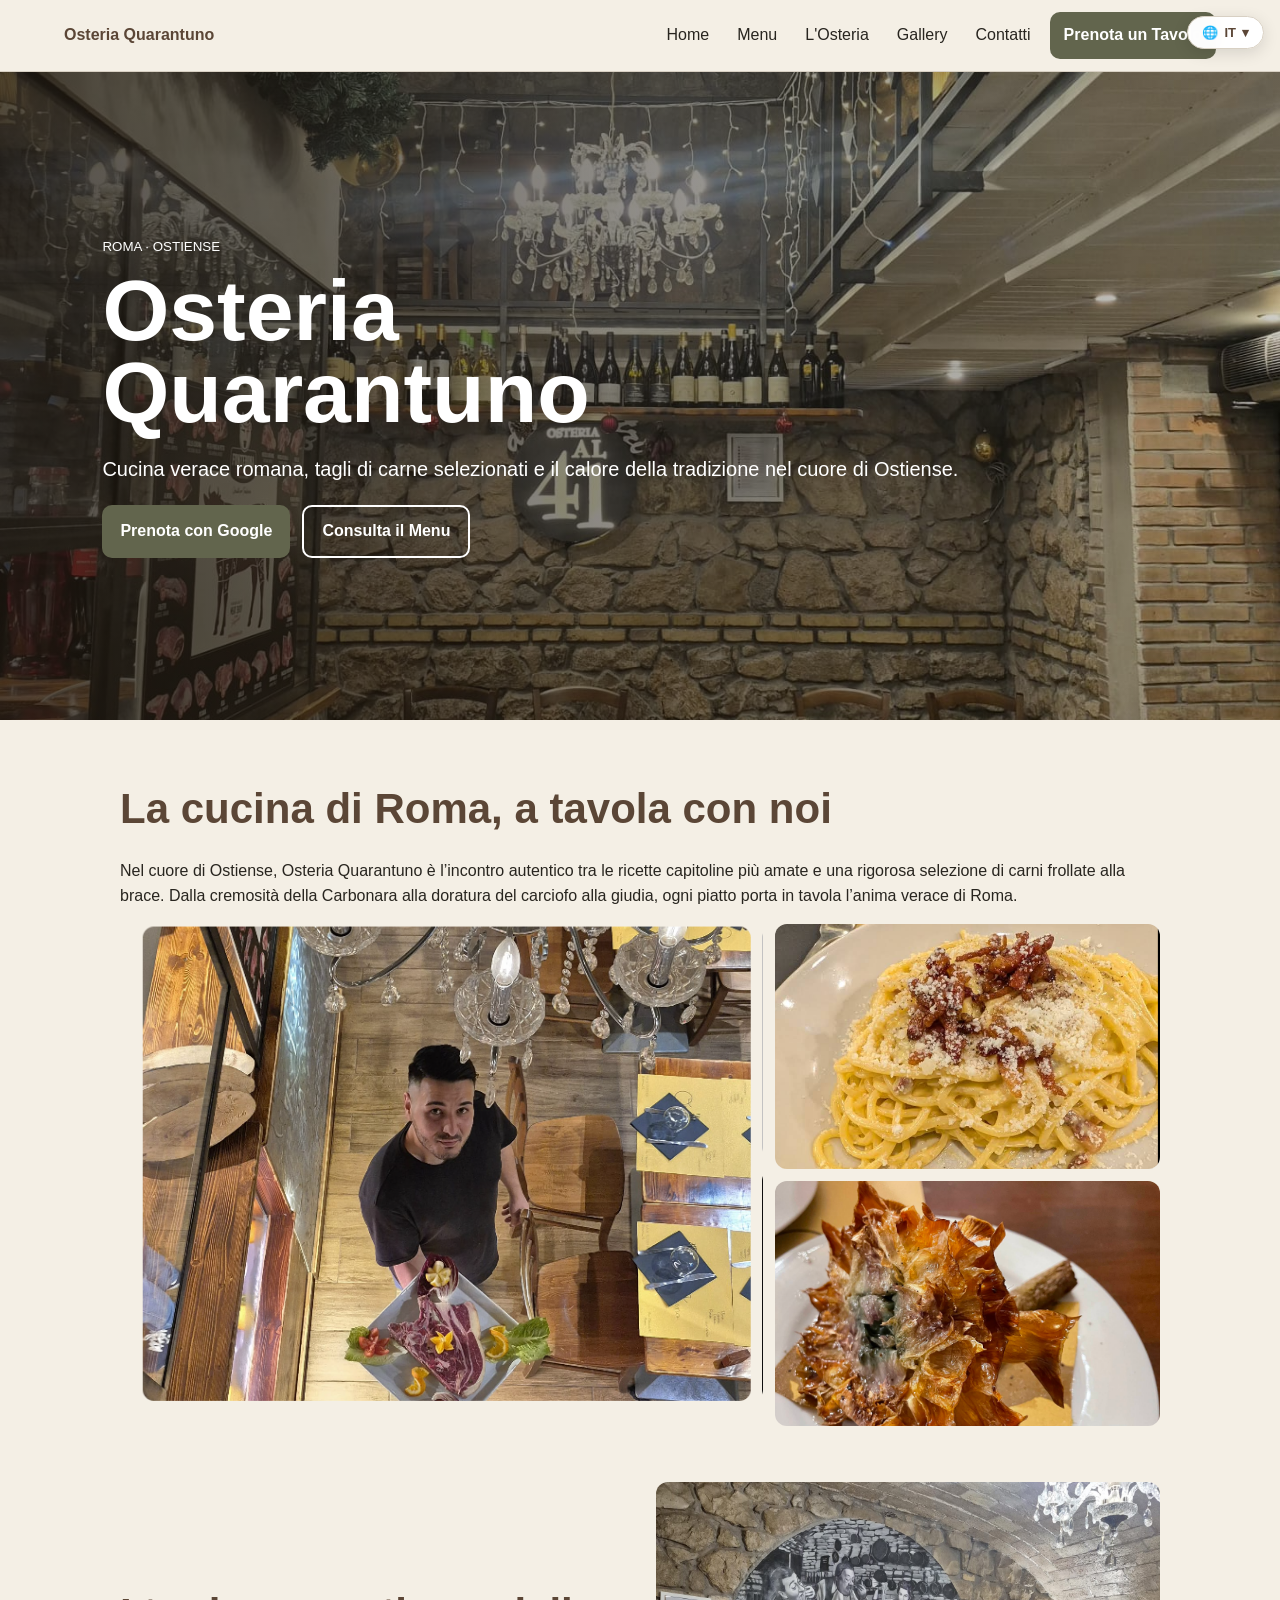
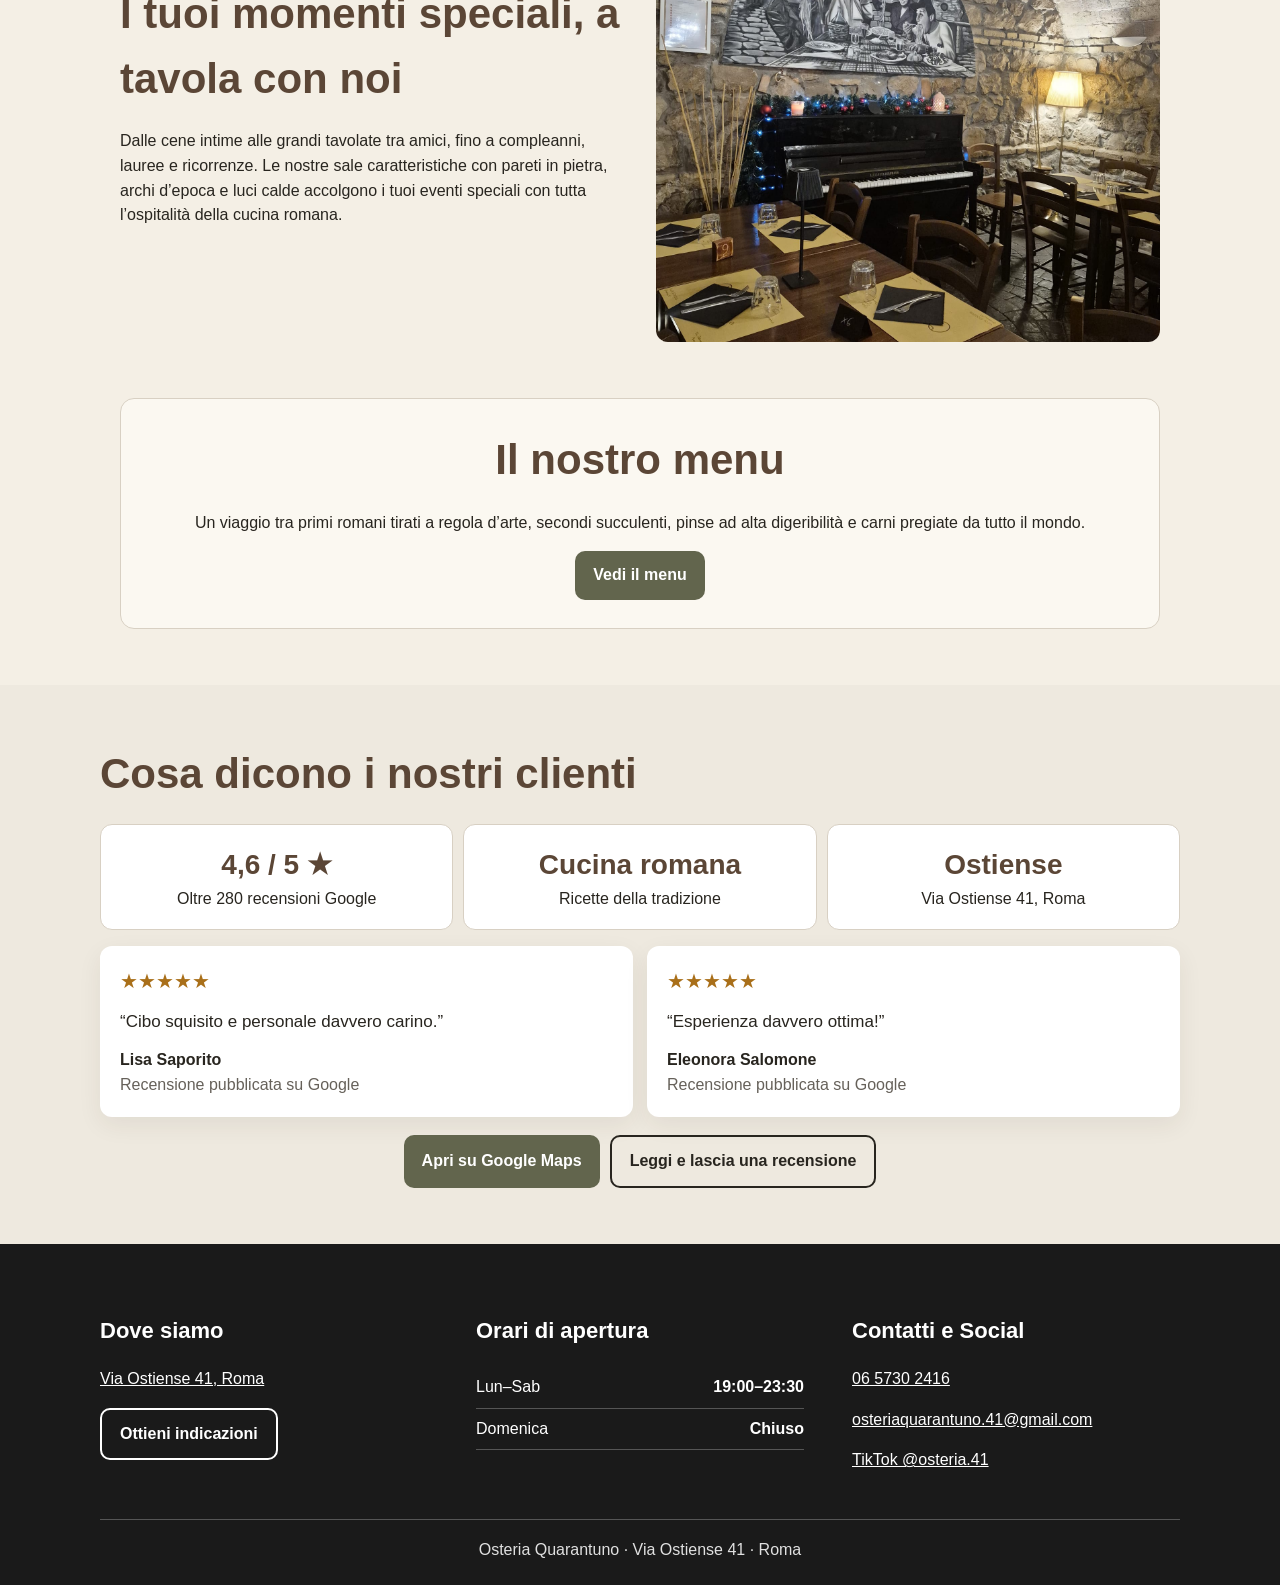
==== index.html @ a37e6f04 "feat: Osteria Quarantuno static website with 4 languages" ====
﻿<!doctype html><html lang='it'><head>
<meta charset='utf-8'>
<meta name='viewport' content='width=device-width,initial-scale=1'>
<title>Osteria Quarantuno | Cucina Romana e Carne alla Brace a Roma Ostiense</title>
<meta name='description' content='Osteria Quarantuno a Roma Ostiense: i grandi primi della tradizione romana, carni pregiate frollate, carciofi alla giudia e pinse. Prenota il tuo tavolo con Google.'>
<meta property='og:title' content='Osteria Quarantuno | Cucina Romana a Roma Ostiense'>
<meta property='og:description' content='Cucina verace romana, tagli di carne selezionati e ambiente d’atmosfera in Via Ostiense 41. Prenota online.'>
<meta property='og:image' content='chef-fiorentina.png'>
<meta property='og:type' content='restaurant'>
<link rel='stylesheet' href='style.css'>
<script type='application/ld+json'>
{
  "@context": "https://schema.org",
  "@type": "Restaurant",
  "name": "Osteria Quarantuno",
  "image": "chef-fiorentina.png",
  "address": {
    "@type": "PostalAddress",
    "streetAddress": "Via Ostiense 41",
    "addressLocality": "Roma",
    "postalCode": "00154",
    "addressCountry": "IT"
  },
  "geo": {
    "@type": "GeoCoordinates",
    "latitude": 41.87404,
    "longitude": 12.47816
  },
  "telephone": "+390657302416",
  "email": "osteriaquarantuno.41@gmail.com",
  "servesCuisine": ["Romana", "Italiana", "Carne"],
  "priceRange": "€€",
  "openingHoursSpecification": [
    {
      "@type": "OpeningHoursSpecification",
      "dayOfWeek": ["Monday", "Tuesday", "Wednesday", "Thursday", "Friday", "Saturday"],
      "opens": "19:00",
      "closes": "23:30"
    }
  ],
  "potentialAction": {
    "@type": "ReserveAction",
    "target": {
      "@type": "EntryPoint",
      "urlTemplate": "https://www.google.com/maps/reserve/v/dine/c/Px90FsZbLdE?source=pa&opi=79508299&hl=it",
      "actionPlatform": ["http://schema.org/DesktopWebPlatform", "http://schema.org/MobileWebPlatform"]
    },
    "result": {
      "@type": "FoodEstablishmentReservation",
      "name": "Prenotazione Tavolo"
    }
  }
}
</script>
</head><body><nav class='nav'><a class='brand' href='index.html'>Osteria Quarantuno</a><div class='navlinks'><a href='index.html'>Home</a><a href='menu.html'>Menu</a><a href='osteria.html'>L'Osteria</a><a href='gallery.html'>Gallery</a><a href='contatti.html'>Contatti</a><a class='nav-book' href='https://www.google.com/maps/reserve/v/dine/c/Px90FsZbLdE?source=pa&opi=79508299&hl=it' target='_blank' rel='noopener noreferrer'>Prenota un Tavolo</a></div></nav><header class='hero'><div class='hero-bg active' style='background-image:url("hero-sala.jpg");'></div><div class='hero-bg' style='background-image:url("chef-fiorentina.png");'></div><div class='hero-bg' style='background-image:url("carbonara.png");'></div><div class='hero-bg' style='background-image:url("sala-eventi.jpg");'></div><div class='hero-overlay'></div><div class='hero-content'><small>ROMA · OSTIENSE</small><h1>Osteria<br>Quarantuno</h1><p>Cucina verace romana, tagli di carne selezionati e il calore della tradizione nel cuore di Ostiense.</p><div class='hero-actions'><a class='btn primary' href='https://www.google.com/maps/reserve/v/dine/c/Px90FsZbLdE?source=pa&opi=79508299&hl=it' target='_blank' rel='noopener noreferrer'>Prenota con Google</a><a class='btn secondary' href='menu.html'>Consulta il Menu</a></div></div></header><main class='wrap'><section><h2 class='title'>La cucina di Roma, a tavola con noi</h2><p>Nel cuore di Ostiense, Osteria Quarantuno è l’incontro autentico tra le ricette capitoline più amate e una rigorosa selezione di carni frollate alla brace. Dalla cremosità della Carbonara alla doratura del carciofo alla giudia, ogni piatto porta in tavola l’anima verace di Roma.</p><div class='home-photos'><img src='chef-fiorentina.png' alt='Il nostro chef con la bistecca fiorentina'><img src='carbonara.png' alt='Spaghetti alla Carbonara con guanciale croccante'><img src='carciofo-giudia.png' alt='Carciofo alla Giudia'></div></section><section class='special-events'><div class='copy'><h2 class='title'>I tuoi momenti speciali, a tavola con noi</h2><p>Dalle cene intime alle grandi tavolate tra amici, fino a compleanni, lauree e ricorrenze. Le nostre sale caratteristiche con pareti in pietra, archi d’epoca e luci calde accolgono i tuoi eventi speciali con tutta l’ospitalità della cucina romana.</p></div><img src='sala-eventi.jpg'></section><section class='menu-cta'><h2 class='title'>Il nostro menu</h2><p>Un viaggio tra primi romani tirati a regola d’arte, secondi succulenti, pinse ad alta digeribilità e carni pregiate da tutto il mondo.</p><a class='btn primary' href='menu.html'>Vedi il menu</a></section></main><section class='proof'><div class='proof-in'><h2 class='title'>Cosa dicono i nostri clienti</h2><div class='stats'><div class='stat'><strong>4,6 / 5 ★</strong>Oltre 280 recensioni Google</div><div class='stat'><strong>Cucina romana</strong>Ricette della tradizione</div><div class='stat'><strong>Ostiense</strong>Via Ostiense 41, Roma</div></div><div class='reviews'><article class='review'><div class='stars'>★★★★★</div><blockquote>“Cibo squisito e personale davvero carino.”</blockquote><b>Lisa Saporito</b><br><span>Recensione pubblicata su Google</span></article><article class='review'><div class='stars'>★★★★★</div><blockquote>“Esperienza davvero ottima!”</blockquote><b>Eleonora Salomone</b><br><span>Recensione pubblicata su Google</span></article></div><div class='proof-actions'><a class='btn primary' href='https://www.google.com/maps/search/?api=1&query=Osteria%20Quarantuno%20Via%20Ostiense%2041%20Roma' target='_blank'>Apri su Google Maps</a><a class='btn secondary' href='https://g.page/r/CS8dJFCCsWUCEBM/review' target='_blank'>Leggi e lascia una recensione</a></div></div></section><footer class='footer'><div class='footer-grid'><section><h2>Dove siamo</h2><p><a href='https://www.google.com/maps/search/?api=1&query=Via%20Ostiense%2041%2C%20Roma' target='_blank' rel='noopener noreferrer'>Via Ostiense 41, Roma</a></p><a class='btn secondary' href='https://www.google.com/maps/search/?api=1&query=Via%20Ostiense%2041%2C%20Roma' target='_blank' rel='noopener noreferrer'>Ottieni indicazioni</a></section><section><h2>Orari di apertura</h2><div class='hours'><div><span>Lun–Sab</span><strong>19:00–23:30</strong></div><div><span>Domenica</span><strong>Chiuso</strong></div></div></section><section><h2>Contatti e Social</h2><p><a href='tel:+390657302416'>06 5730 2416</a></p><p><a href='mailto:osteriaquarantuno.41@gmail.com'>osteriaquarantuno.41@gmail.com</a></p><p><a href='https://www.tiktok.com/@osteria.41' target='_blank' rel='noopener noreferrer'>TikTok @osteria.41</a></p></section></div><div class='footer-bottom'>Osteria Quarantuno · Via Ostiense 41 · Roma</div></footer><a class='floating' href='https://www.google.com/maps/reserve/v/dine/c/Px90FsZbLdE?source=pa&opi=79508299&hl=it' target='_blank' rel='noopener noreferrer'><svg viewBox='0 0 24 24' fill='none' stroke='currentColor' stroke-width='2' stroke-linecap='round' stroke-linejoin='round'><rect x='3' y='4' width='18' height='18' rx='2' ry='2'></rect><line x1='16' y1='2' x2='16' y2='6'></line><line x1='8' y1='2' x2='8' y2='6'></line><line x1='3' y1='10' x2='21' y2='10'></line></svg>Prenota con Google</a><div class='lang-corner'><button class='lang-btn' id='langToggle' aria-label='Seleziona lingua'>🌐 <span id='langLabel'>IT</span> ▾</button><div class='lang-dropdown' id='langMenu'><button type='button' class='active' onclick="changeLang('it')"><span class='lang-flag flag-it'></span> Italiano</button><button type='button' onclick="changeLang('en')"><span class='lang-flag flag-en'></span> English</button><button type='button' onclick="changeLang('de')"><span class='lang-flag flag-de'></span> Deutsch</button><button type='button' onclick="changeLang('fr')"><span class='lang-flag flag-fr'></span> Français</button></div></div><div id='google_translate_element'></div>
<script>const bgs=document.querySelectorAll('.hero-bg');if(bgs.length>1){let idx=0;setInterval(()=>{bgs[idx].classList.remove('active');idx=(idx+1)%bgs.length;bgs[idx].classList.add('active');},4500);}
function googleTranslateElementInit(){new google.translate.TranslateElement({pageLanguage:'it',includedLanguages:'it,en,de,fr',autoDisplay:false},'google_translate_element');}
function changeLang(lang){
  var isIt = (lang === 'it');
  var val = isIt ? '' : lang;
  
  // Imposta cookie di traduzione
  document.cookie = 'googtrans=/it/' + val + ';path=/';
  if(window.location.hostname){
    document.cookie = 'googtrans=/it/' + val + ';domain=' + window.location.hostname + ';path=/';
    document.cookie = 'googtrans=/it/' + val + ';domain=.' + window.location.hostname + ';path=/';
  }
  
  if(isIt){
    // Ripristina lingua originale tramite iframe restore di Google
    var restored = false;
    var frames = document.querySelectorAll('iframe.goog-te-banner-frame, iframe[id*="container"]');
    frames.forEach(function(f){
      try {
        if(f.contentDocument){
          var btn = f.contentDocument.querySelector('button[id*="restore"], .goog-close-link, #goog-gt-tt button');
          if(btn){
            btn.click();
            restored = true;
          }
        }
      } catch(e){}
    });
    
    var combo = document.querySelector('.goog-te-combo');
    if(combo){
      combo.value = '';
      combo.dispatchEvent(new Event('change'));
    }
    
    // Se non c'è l'iframe attivo (es. dopo refresh), ricarica pulito
    if(!restored && combo && combo.value !== ''){
      window.location.reload();
    }
  } else {
    var combo = document.querySelector('.goog-te-combo');
    if(combo){
      combo.value = val;
      combo.dispatchEvent(new Event('change'));
    } else {
      window.location.reload();
    }
  }
  
  var labels = {it:'IT', en:'EN', de:'DE', fr:'FR'};
  var lbl = document.getElementById('langLabel');
  if(lbl) lbl.textContent = labels[lang] || 'IT';
  
  document.querySelectorAll('.lang-dropdown button').forEach(function(b){
    b.classList.remove('active');
    if(b.getAttribute('onclick') && b.getAttribute('onclick').indexOf(lang) !== -1){
      b.classList.add('active');
    }
  });
  
  var m = document.getElementById('langMenu');
  if(m) m.classList.remove('show');
}
(function(){
  var btn = document.getElementById('langToggle');
  var menu = document.getElementById('langMenu');
  if(btn && menu){
    btn.addEventListener('click', function(e){
      e.stopPropagation();
      menu.classList.toggle('show');
    });
    document.addEventListener('click', function(){
      menu.classList.remove('show');
    });
  }
  var m = document.cookie.match(/googtrans=\/it\/([a-z]{2})/);
  if(m && m[1]){
    var l = m[1];
    var labels = {it:'IT', en:'EN', de:'DE', fr:'FR'};
    var span = document.getElementById('langLabel');
    if(span && labels[l]) span.textContent = labels[l];
    document.querySelectorAll('.lang-dropdown button').forEach(function(b){
      b.classList.remove('active');
      if(b.getAttribute('onclick') && b.getAttribute('onclick').indexOf(l) !== -1){
        b.classList.add('active');
      }
    });
  }
})();</script>
<script src='https://translate.google.com/translate_a/element.js?cb=googleTranslateElementInit'></script></body></html>
---- style.css ----
﻿*{box-sizing:border-box}html{scroll-behavior:smooth}body{margin:0;background:#f4efe5;color:#28251f;font:16px/1.55 Arial,Helvetica,sans-serif}a{color:inherit}.nav{position:sticky;top:0;z-index:99;display:flex;align-items:center;justify-content:space-between;gap:12px;padding:12px 5%;background:#f4efe5f5;border-bottom:1px solid #d8d0c3}.brand{font-weight:800;color:#5b4636;text-decoration:none}.navlinks{display:flex;gap:10px;align-items:center;flex-wrap:wrap}.navlinks a{text-decoration:none;padding:9px}.nav-book{background:#62654d;color:#fff!important;border-radius:10px;padding:11px 14px!important;font-weight:800}.hero{position:relative;min-height:72vh;display:flex;align-items:center;padding:8%;color:#fff;overflow:hidden}.hero-bg{position:absolute;top:0;left:0;width:100%;height:100%;background-size:cover;background-position:center;opacity:0;transition:opacity 1.5s ease-in-out;z-index:0}.hero-bg.active{opacity:1}.hero-overlay{position:absolute;top:0;left:0;width:100%;height:100%;background:linear-gradient(90deg,#1d160fc2,#1d160f38);z-index:1}.hero-content{position:relative;z-index:2}.hero h1{font-size:clamp(46px,10vw,86px);line-height:.96;margin:10px 0}.hero p{font-size:20px}.hero-actions{display:flex;gap:12px;flex-wrap:wrap;margin-top:20px}.btn{min-height:48px;display:inline-flex;align-items:center;justify-content:center;padding:12px 18px;border-radius:10px;text-decoration:none;font-weight:800}.primary{background:#62654d;color:#fff}.secondary{border:2px solid currentColor}.wrap{max-width:1080px;margin:auto;padding:56px 20px}.title{font-size:clamp(30px,7vw,42px);margin:0 0 18px;color:#5b4636}.home-photos{display:grid;grid-template-columns:1.25fr .75fr;gap:12px}.home-photos img{width:100%;height:245px;object-fit:cover;border-radius:12px}.home-photos img:first-child{grid-row:span 2;height:502px}.special-events{display:grid;grid-template-columns:1fr;gap:22px;align-items:stretch;margin:56px 0}.special-events .copy{align-self:center}.special-events img{width:100%;height:100%;min-height:300px;max-height:460px;object-fit:cover;border-radius:12px}.menu-cta{background:#fbf8f1;border:1px solid #d8d0c3;border-radius:14px;padding:28px;text-align:center}.proof{background:#eee9df;padding:56px 18px}.proof-in{max-width:1080px;margin:auto}.stats{display:grid;grid-template-columns:1fr 1fr;gap:10px}.stat{background:#fff;border:1px solid #d8d0c3;border-radius:12px;padding:18px;text-align:center}.stat:last-child{grid-column:1/-1}.stat strong{display:block;font-size:28px;color:#5b4636}.reviews{display:grid;gap:14px;margin-top:16px}.review{background:#fff;border-radius:12px;padding:20px;box-shadow:0 8px 24px #32292012}.stars{color:#a96f19;font-size:20px}.review blockquote{margin:12px 0;font-size:17px}.review span{color:#66615a}.proof-actions{display:grid;gap:10px;margin-top:18px}.footer{width:100%;background:#1a1a1a;color:#fff;padding:52px 20px 22px}.footer-grid{max-width:1080px;margin:auto;display:grid;gap:34px}.footer h2{font-size:22px;white-space:nowrap}.footer a,.footer p,.footer span,.footer strong{color:#fff}.hours>div{display:flex;justify-content:space-between;border-bottom:1px solid #555;padding:8px 0}.footer-bottom{max-width:1080px;margin:30px auto 0;padding-top:18px;border-top:1px solid #555;text-align:center;color:#e0e0e0}.cats{position:sticky;top:58px;z-index:8;display:flex;gap:8px;overflow-x:auto;padding:12px 0;background:#f4efe5;scrollbar-width:none}.cats a{flex:0 0 auto;min-height:44px;display:flex;align-items:center;padding:0 14px;border:1px solid #d8d0c3;border-radius:999px;text-decoration:none;background:#fff}.category{scroll-margin-top:120px;background:#fbf8f1;border:1px solid #d8d0c3;border-radius:14px;padding:22px;margin:18px 0}.dish{display:grid;grid-template-columns:1fr auto;gap:14px;padding:13px 0;border-bottom:1px dotted #d8d0c3}.dish b{font-size:17px}.dish span{font-weight:800;color:#5b4636}.gallery{display:grid;grid-template-columns:repeat(2,1fr);gap:10px}.gallery img{width:100%;height:210px;object-fit:cover;border-radius:12px;transition:opacity .3s ease,transform .2s ease;cursor:pointer}.gallery img:hover{transform:scale(1.02)}.gallery-filters{display:flex;gap:8px;overflow-x:auto;padding:14px 0 20px;scrollbar-width:none;-webkit-overflow-scrolling:touch}.gallery-filters::-webkit-scrollbar{display:none}.filter-btn{flex:0 0 auto;min-height:40px;display:inline-flex;align-items:center;padding:0 16px;border:1px solid #d8d0c3;border-radius:999px;background:#fff;color:#5b4636;font-size:14px;font-weight:700;cursor:pointer;transition:all .2s ease}.filter-btn.active,.filter-btn:hover{background:#62654d;color:#fff;border-color:#62654d}.floating{display:none}
.lang-corner{position:fixed;top:16px;right:16px;z-index:99999}.lang-btn{display:inline-flex;align-items:center;gap:6px;background:#fffffffa;border:1px solid #d8d0c3;border-radius:999px;padding:8px 14px;box-shadow:0 4px 16px rgba(0,0,0,.12);font-size:13px;font-weight:800;color:#5b4636;cursor:pointer;backdrop-filter:blur(8px);transition:all .2s ease}.lang-btn:hover{background:#fff;box-shadow:0 6px 20px rgba(0,0,0,.18)}.lang-dropdown{position:absolute;top:calc(100% + 6px);right:0;background:#fff;border:1px solid #d8d0c3;border-radius:12px;box-shadow:0 10px 28px rgba(0,0,0,.15);display:none;min-width:140px;overflow:hidden;flex-direction:column;z-index:100000}.lang-dropdown.show{display:flex}.lang-dropdown a{display:flex;align-items:center;gap:8px;padding:10px 14px;text-decoration:none;color:#3e3932;font-size:13px;font-weight:700;transition:background .15s ease}.lang-dropdown a:hover{background:#f4efe5;color:#5b4636}.lang-dropdown a.active{background:#62654d;color:#fff}@media(max-width:768px){.nav{display:flex;flex-direction:column;align-items:flex-start;padding:10px 14px 6px;gap:6px;background:#f4efe5f5;position:relative}.brand{font-size:18px;font-weight:800;color:#5b4636;text-decoration:none;padding:2px 0;max-width:calc(100% - 90px)}.lang-corner{top:10px;right:12px}.lang-btn{padding:5px 10px;font-size:12px}.navlinks{display:flex;flex-wrap:nowrap;justify-content:flex-start;align-items:center;gap:4px;width:100%;overflow-x:auto;-webkit-overflow-scrolling:touch;scrollbar-width:none;padding-bottom:4px}.navlinks::-webkit-scrollbar{display:none}.navlinks a{padding:5px 8px;font-size:13px;font-weight:700;white-space:nowrap;text-decoration:none;flex-shrink:0}.navlinks a.nav-book{display:none!important}.hero-actions{display:grid;width:min(100%,340px)}.btn{width:100%;min-height:52px}.home-photos{grid-template-columns:1fr 1fr}.home-photos img:first-child{grid-column:1/-1;grid-row:auto;height:300px}.floating{position:fixed;right:16px;bottom:16px;z-index:9999;display:flex;min-height:52px;align-items:center;gap:8px;padding:0 18px;border-radius:999px;background:#62654d;color:#fff;text-decoration:none;font-weight:800;box-shadow:0 10px 28px #251f1938}.floating svg{width:20px;height:20px;flex-shrink:0}}@media(min-width:769px){.special-events{grid-template-columns:1fr 1fr;gap:32px}.stats{grid-template-columns:repeat(3,1fr)}.stat:last-child{grid-column:auto}.reviews{grid-template-columns:1fr 1fr}.proof-actions{display:flex;justify-content:center}.footer-grid{grid-template-columns:repeat(3,1fr);gap:48px}.gallery{grid-template-columns:repeat(4,1fr)}}
.btn-reserve{background:#2d6a4f;color:#fff!important;border:none}
.osteria-story{margin:36px 0;display:grid;gap:28px}
.story-card{background:#fbf8f1;border:1px solid #d8d0c3;border-radius:14px;padding:26px}
.story-card h3{margin-top:0;color:#5b4636;font-size:22px}
.story-card p{margin-bottom:0;color:#3e3932;line-height:1.65}
.goog-te-banner-frame{display:none!important}
body{top:0!important}
#google_translate_element{display:none}
.skiptranslate{display:none!important}
.lang-dropdown button{display:flex;align-items:center;gap:8px;padding:10px 14px;border:none;background:transparent;width:100%;text-align:left;color:#3e3932;font-size:13px;font-weight:700;cursor:pointer;transition:background .15s ease}
.lang-dropdown button:hover{background:#f4efe5;color:#5b4636}
.lang-dropdown button.active{background:#62654d;color:#fff}
.lang-flag{display:inline-block;width:18px;height:12px;border-radius:2px;box-shadow:0 0 1px rgba(0,0,0,.5);vertical-align:middle;flex-shrink:0}
.flag-it{background:linear-gradient(90deg,#009246 33.3%,#fff 33.3%,#fff 66.6%,#ce2b37 66.6%)}
.flag-en{background:linear-gradient(90deg,#012169 40%,#c8102e 40%,#c8102e 60%,#012169 60%)}
.flag-de{background:linear-gradient(180deg,#000 33.3%,#d00 33.3%,#d00 66.6%,#ffce00 66.6%)}
.flag-fr{background:linear-gradient(90deg,#002395 33.3%,#fff 33.3%,#fff 66.6%,#ed2939 66.6%)}
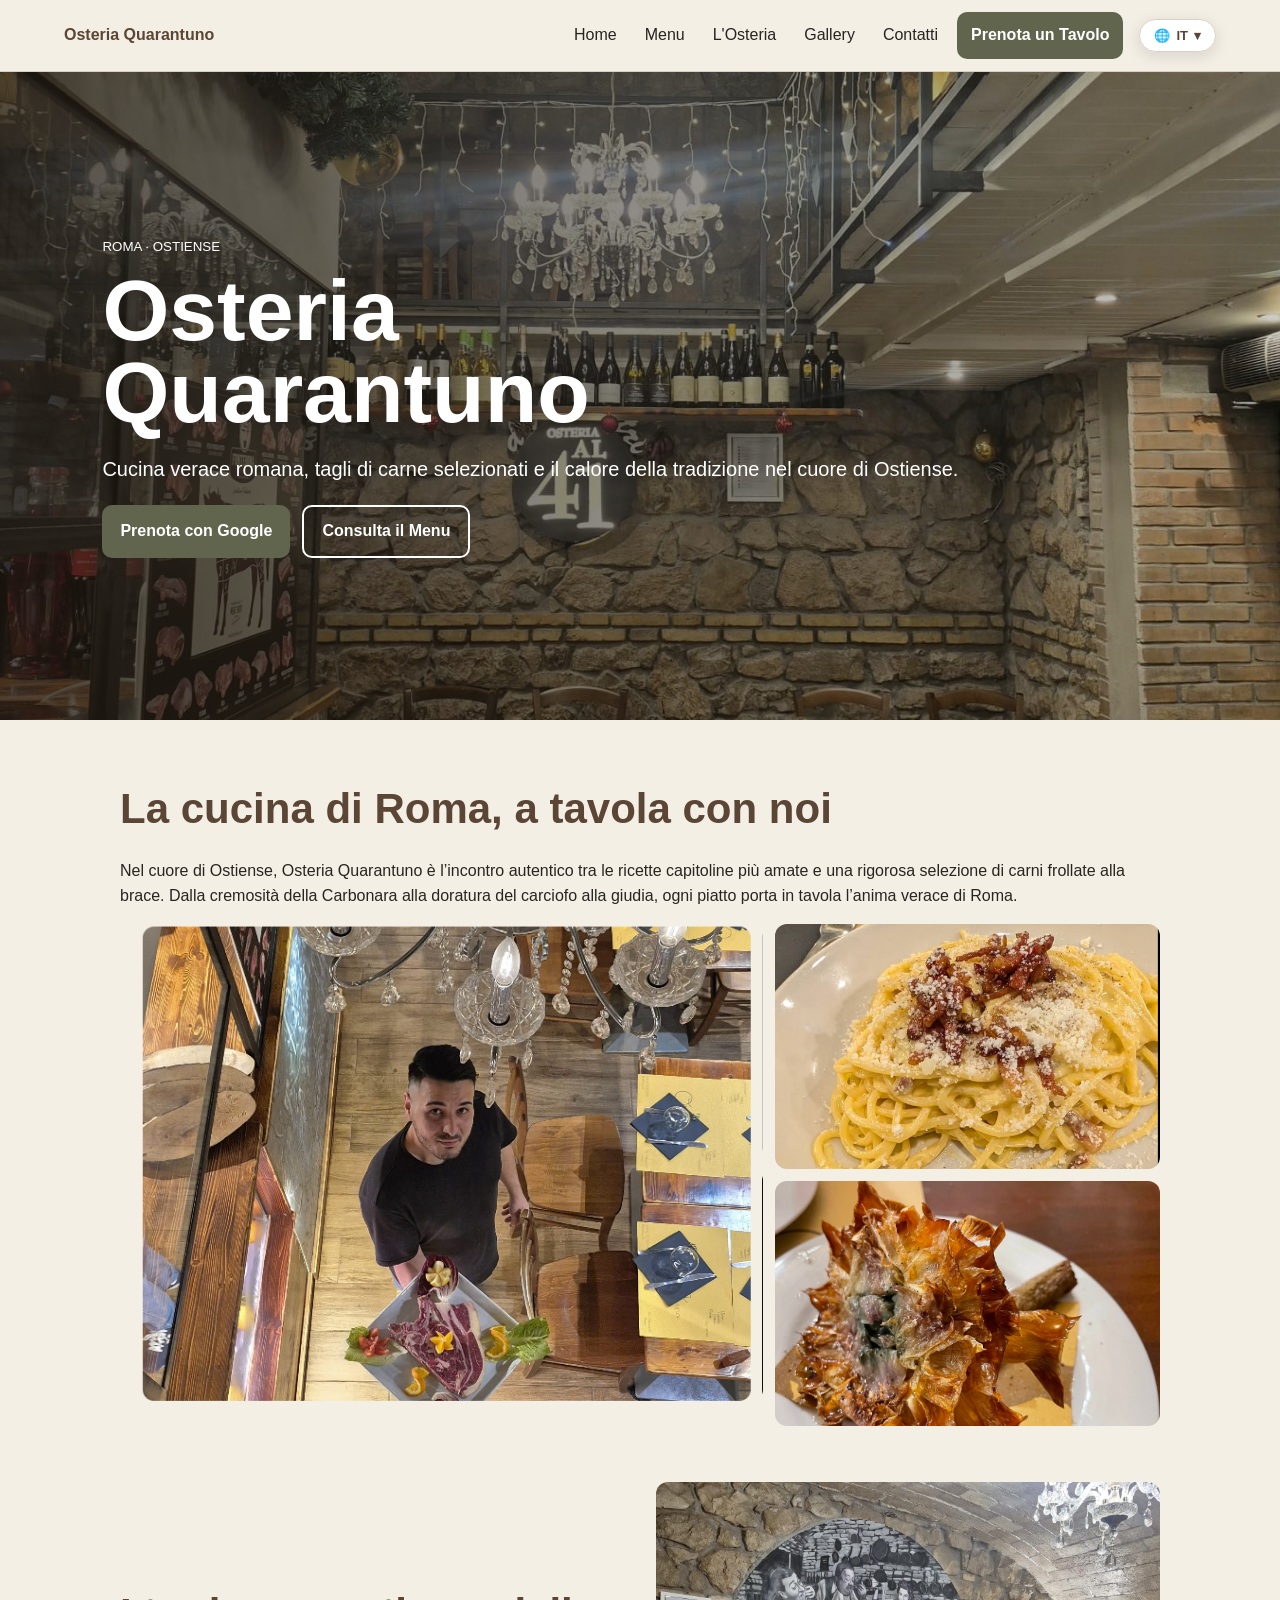
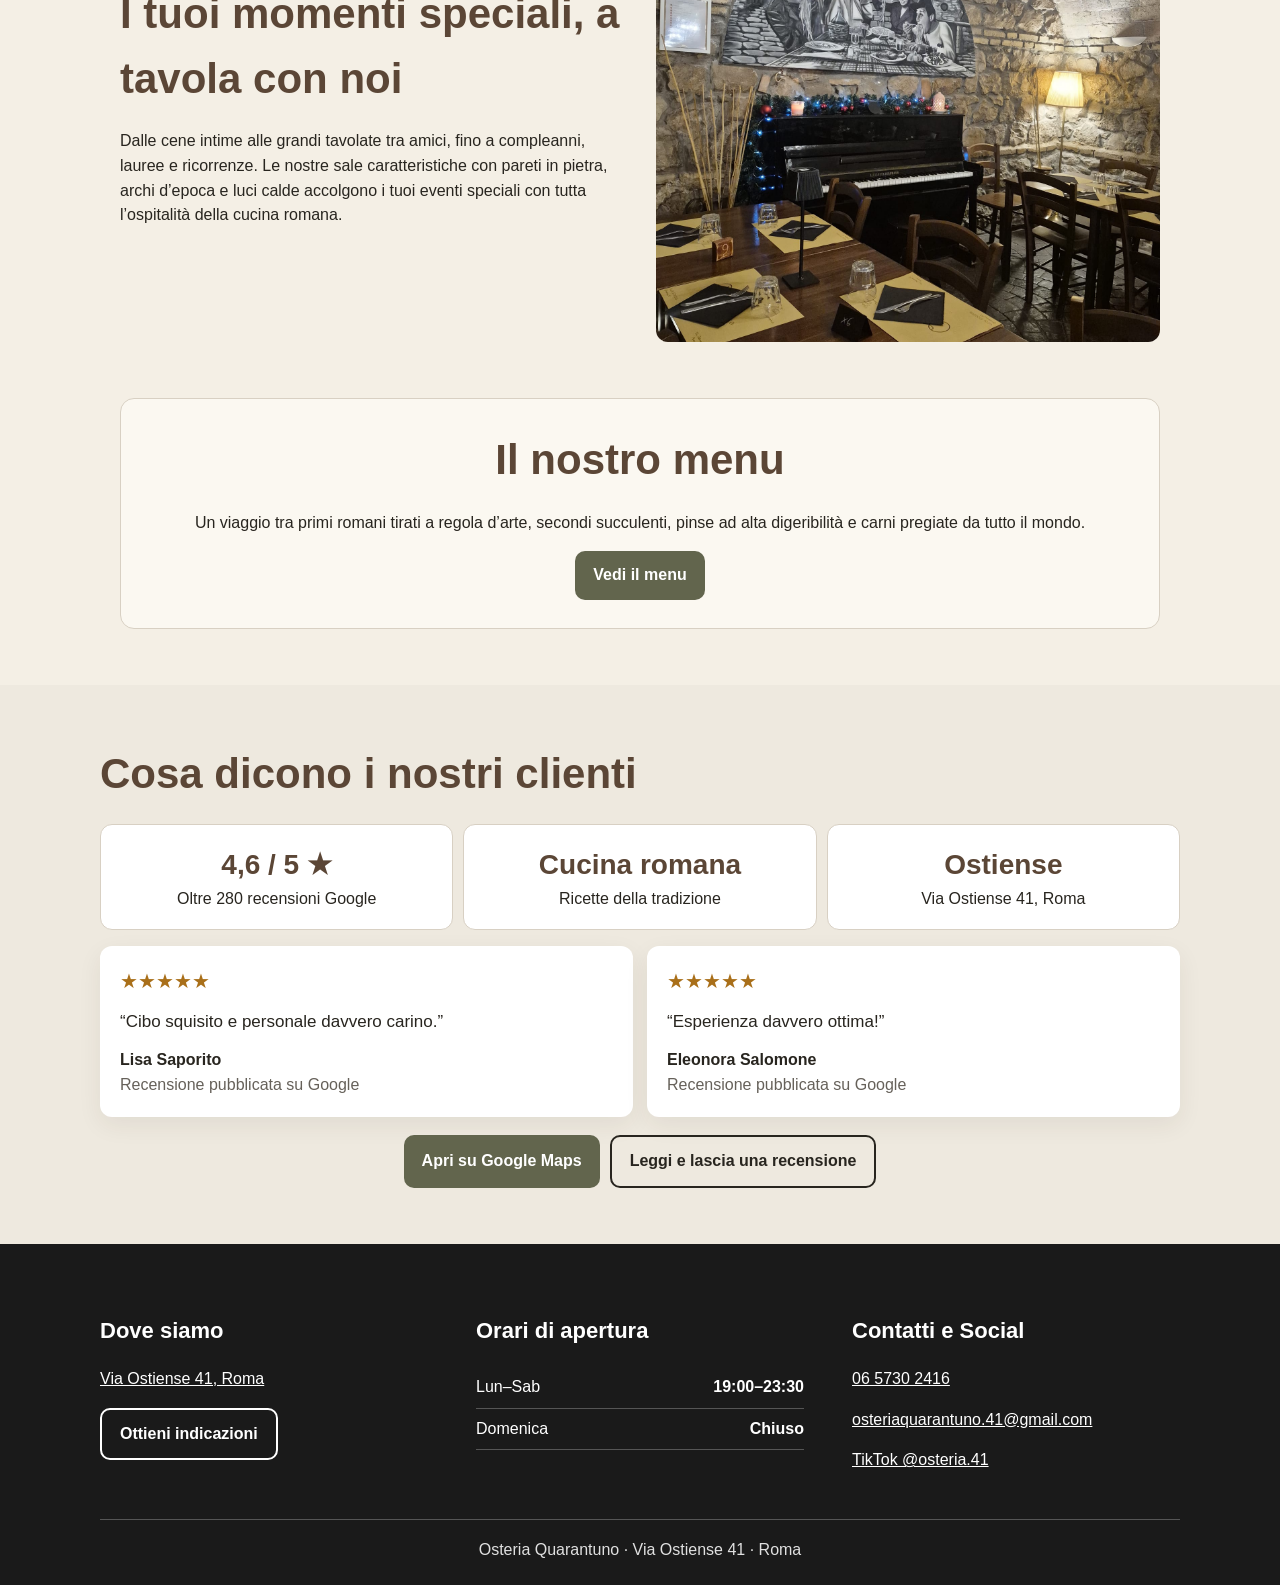
==== commit b009cc8b: "fix: integrate language selector cleanly inside navbar on desktop and mobile" ====
--- a/index.html
+++ b/index.html
@@ -52,7 +52,7 @@
   }
 }
 </script>
-</head><body><nav class='nav'><a class='brand' href='index.html'>Osteria Quarantuno</a><div class='navlinks'><a href='index.html'>Home</a><a href='menu.html'>Menu</a><a href='osteria.html'>L'Osteria</a><a href='gallery.html'>Gallery</a><a href='contatti.html'>Contatti</a><a class='nav-book' href='https://www.google.com/maps/reserve/v/dine/c/Px90FsZbLdE?source=pa&opi=79508299&hl=it' target='_blank' rel='noopener noreferrer'>Prenota un Tavolo</a></div></nav><header class='hero'><div class='hero-bg active' style='background-image:url("hero-sala.jpg");'></div><div class='hero-bg' style='background-image:url("chef-fiorentina.png");'></div><div class='hero-bg' style='background-image:url("carbonara.png");'></div><div class='hero-bg' style='background-image:url("sala-eventi.jpg");'></div><div class='hero-overlay'></div><div class='hero-content'><small>ROMA · OSTIENSE</small><h1>Osteria<br>Quarantuno</h1><p>Cucina verace romana, tagli di carne selezionati e il calore della tradizione nel cuore di Ostiense.</p><div class='hero-actions'><a class='btn primary' href='https://www.google.com/maps/reserve/v/dine/c/Px90FsZbLdE?source=pa&opi=79508299&hl=it' target='_blank' rel='noopener noreferrer'>Prenota con Google</a><a class='btn secondary' href='menu.html'>Consulta il Menu</a></div></div></header><main class='wrap'><section><h2 class='title'>La cucina di Roma, a tavola con noi</h2><p>Nel cuore di Ostiense, Osteria Quarantuno è l’incontro autentico tra le ricette capitoline più amate e una rigorosa selezione di carni frollate alla brace. Dalla cremosità della Carbonara alla doratura del carciofo alla giudia, ogni piatto porta in tavola l’anima verace di Roma.</p><div class='home-photos'><img src='chef-fiorentina.png' alt='Il nostro chef con la bistecca fiorentina'><img src='carbonara.png' alt='Spaghetti alla Carbonara con guanciale croccante'><img src='carciofo-giudia.png' alt='Carciofo alla Giudia'></div></section><section class='special-events'><div class='copy'><h2 class='title'>I tuoi momenti speciali, a tavola con noi</h2><p>Dalle cene intime alle grandi tavolate tra amici, fino a compleanni, lauree e ricorrenze. Le nostre sale caratteristiche con pareti in pietra, archi d’epoca e luci calde accolgono i tuoi eventi speciali con tutta l’ospitalità della cucina romana.</p></div><img src='sala-eventi.jpg'></section><section class='menu-cta'><h2 class='title'>Il nostro menu</h2><p>Un viaggio tra primi romani tirati a regola d’arte, secondi succulenti, pinse ad alta digeribilità e carni pregiate da tutto il mondo.</p><a class='btn primary' href='menu.html'>Vedi il menu</a></section></main><section class='proof'><div class='proof-in'><h2 class='title'>Cosa dicono i nostri clienti</h2><div class='stats'><div class='stat'><strong>4,6 / 5 ★</strong>Oltre 280 recensioni Google</div><div class='stat'><strong>Cucina romana</strong>Ricette della tradizione</div><div class='stat'><strong>Ostiense</strong>Via Ostiense 41, Roma</div></div><div class='reviews'><article class='review'><div class='stars'>★★★★★</div><blockquote>“Cibo squisito e personale davvero carino.”</blockquote><b>Lisa Saporito</b><br><span>Recensione pubblicata su Google</span></article><article class='review'><div class='stars'>★★★★★</div><blockquote>“Esperienza davvero ottima!”</blockquote><b>Eleonora Salomone</b><br><span>Recensione pubblicata su Google</span></article></div><div class='proof-actions'><a class='btn primary' href='https://www.google.com/maps/search/?api=1&query=Osteria%20Quarantuno%20Via%20Ostiense%2041%20Roma' target='_blank'>Apri su Google Maps</a><a class='btn secondary' href='https://g.page/r/CS8dJFCCsWUCEBM/review' target='_blank'>Leggi e lascia una recensione</a></div></div></section><footer class='footer'><div class='footer-grid'><section><h2>Dove siamo</h2><p><a href='https://www.google.com/maps/search/?api=1&query=Via%20Ostiense%2041%2C%20Roma' target='_blank' rel='noopener noreferrer'>Via Ostiense 41, Roma</a></p><a class='btn secondary' href='https://www.google.com/maps/search/?api=1&query=Via%20Ostiense%2041%2C%20Roma' target='_blank' rel='noopener noreferrer'>Ottieni indicazioni</a></section><section><h2>Orari di apertura</h2><div class='hours'><div><span>Lun–Sab</span><strong>19:00–23:30</strong></div><div><span>Domenica</span><strong>Chiuso</strong></div></div></section><section><h2>Contatti e Social</h2><p><a href='tel:+390657302416'>06 5730 2416</a></p><p><a href='mailto:osteriaquarantuno.41@gmail.com'>osteriaquarantuno.41@gmail.com</a></p><p><a href='https://www.tiktok.com/@osteria.41' target='_blank' rel='noopener noreferrer'>TikTok @osteria.41</a></p></section></div><div class='footer-bottom'>Osteria Quarantuno · Via Ostiense 41 · Roma</div></footer><a class='floating' href='https://www.google.com/maps/reserve/v/dine/c/Px90FsZbLdE?source=pa&opi=79508299&hl=it' target='_blank' rel='noopener noreferrer'><svg viewBox='0 0 24 24' fill='none' stroke='currentColor' stroke-width='2' stroke-linecap='round' stroke-linejoin='round'><rect x='3' y='4' width='18' height='18' rx='2' ry='2'></rect><line x1='16' y1='2' x2='16' y2='6'></line><line x1='8' y1='2' x2='8' y2='6'></line><line x1='3' y1='10' x2='21' y2='10'></line></svg>Prenota con Google</a><div class='lang-corner'><button class='lang-btn' id='langToggle' aria-label='Seleziona lingua'>🌐 <span id='langLabel'>IT</span> ▾</button><div class='lang-dropdown' id='langMenu'><button type='button' class='active' onclick="changeLang('it')"><span class='lang-flag flag-it'></span> Italiano</button><button type='button' onclick="changeLang('en')"><span class='lang-flag flag-en'></span> English</button><button type='button' onclick="changeLang('de')"><span class='lang-flag flag-de'></span> Deutsch</button><button type='button' onclick="changeLang('fr')"><span class='lang-flag flag-fr'></span> Français</button></div></div><div id='google_translate_element'></div>
+</head><body><nav class='nav'><a class='brand' href='index.html'>Osteria Quarantuno</a><div class='navlinks'><a href='index.html'>Home</a><a href='menu.html'>Menu</a><a href='osteria.html'>L'Osteria</a><a href='gallery.html'>Gallery</a><a href='contatti.html'>Contatti</a><a class='nav-book' href='https://www.google.com/maps/reserve/v/dine/c/Px90FsZbLdE?source=pa&opi=79508299&hl=it' target='_blank' rel='noopener noreferrer'>Prenota un Tavolo</a><div class='lang-corner'><button class='lang-btn' id='langToggle' aria-label='Seleziona lingua'>🌐 <span id='langLabel'>IT</span> ▾</button><div class='lang-dropdown' id='langMenu'><button type='button' class='active' onclick="changeLang('it')"><span class='lang-flag flag-it'></span> Italiano</button><button type='button' onclick="changeLang('en')"><span class='lang-flag flag-en'></span> English</button><button type='button' onclick="changeLang('de')"><span class='lang-flag flag-de'></span> Deutsch</button><button type='button' onclick="changeLang('fr')"><span class='lang-flag flag-fr'></span> Français</button></div></div></div></nav><header class='hero'><div class='hero-bg active' style='background-image:url("hero-sala.jpg");'></div><div class='hero-bg' style='background-image:url("chef-fiorentina.png");'></div><div class='hero-bg' style='background-image:url("carbonara.png");'></div><div class='hero-bg' style='background-image:url("sala-eventi.jpg");'></div><div class='hero-overlay'></div><div class='hero-content'><small>ROMA · OSTIENSE</small><h1>Osteria<br>Quarantuno</h1><p>Cucina verace romana, tagli di carne selezionati e il calore della tradizione nel cuore di Ostiense.</p><div class='hero-actions'><a class='btn primary' href='https://www.google.com/maps/reserve/v/dine/c/Px90FsZbLdE?source=pa&opi=79508299&hl=it' target='_blank' rel='noopener noreferrer'>Prenota con Google</a><a class='btn secondary' href='menu.html'>Consulta il Menu</a></div></div></header><main class='wrap'><section><h2 class='title'>La cucina di Roma, a tavola con noi</h2><p>Nel cuore di Ostiense, Osteria Quarantuno è l’incontro autentico tra le ricette capitoline più amate e una rigorosa selezione di carni frollate alla brace. Dalla cremosità della Carbonara alla doratura del carciofo alla giudia, ogni piatto porta in tavola l’anima verace di Roma.</p><div class='home-photos'><img src='chef-fiorentina.png' alt='Il nostro chef con la bistecca fiorentina'><img src='carbonara.png' alt='Spaghetti alla Carbonara con guanciale croccante'><img src='carciofo-giudia.png' alt='Carciofo alla Giudia'></div></section><section class='special-events'><div class='copy'><h2 class='title'>I tuoi momenti speciali, a tavola con noi</h2><p>Dalle cene intime alle grandi tavolate tra amici, fino a compleanni, lauree e ricorrenze. Le nostre sale caratteristiche con pareti in pietra, archi d’epoca e luci calde accolgono i tuoi eventi speciali con tutta l’ospitalità della cucina romana.</p></div><img src='sala-eventi.jpg'></section><section class='menu-cta'><h2 class='title'>Il nostro menu</h2><p>Un viaggio tra primi romani tirati a regola d’arte, secondi succulenti, pinse ad alta digeribilità e carni pregiate da tutto il mondo.</p><a class='btn primary' href='menu.html'>Vedi il menu</a></section></main><section class='proof'><div class='proof-in'><h2 class='title'>Cosa dicono i nostri clienti</h2><div class='stats'><div class='stat'><strong>4,6 / 5 ★</strong>Oltre 280 recensioni Google</div><div class='stat'><strong>Cucina romana</strong>Ricette della tradizione</div><div class='stat'><strong>Ostiense</strong>Via Ostiense 41, Roma</div></div><div class='reviews'><article class='review'><div class='stars'>★★★★★</div><blockquote>“Cibo squisito e personale davvero carino.”</blockquote><b>Lisa Saporito</b><br><span>Recensione pubblicata su Google</span></article><article class='review'><div class='stars'>★★★★★</div><blockquote>“Esperienza davvero ottima!”</blockquote><b>Eleonora Salomone</b><br><span>Recensione pubblicata su Google</span></article></div><div class='proof-actions'><a class='btn primary' href='https://www.google.com/maps/search/?api=1&query=Osteria%20Quarantuno%20Via%20Ostiense%2041%20Roma' target='_blank'>Apri su Google Maps</a><a class='btn secondary' href='https://g.page/r/CS8dJFCCsWUCEBM/review' target='_blank'>Leggi e lascia una recensione</a></div></div></section><footer class='footer'><div class='footer-grid'><section><h2>Dove siamo</h2><p><a href='https://www.google.com/maps/search/?api=1&query=Via%20Ostiense%2041%2C%20Roma' target='_blank' rel='noopener noreferrer'>Via Ostiense 41, Roma</a></p><a class='btn secondary' href='https://www.google.com/maps/search/?api=1&query=Via%20Ostiense%2041%2C%20Roma' target='_blank' rel='noopener noreferrer'>Ottieni indicazioni</a></section><section><h2>Orari di apertura</h2><div class='hours'><div><span>Lun–Sab</span><strong>19:00–23:30</strong></div><div><span>Domenica</span><strong>Chiuso</strong></div></div></section><section><h2>Contatti e Social</h2><p><a href='tel:+390657302416'>06 5730 2416</a></p><p><a href='mailto:osteriaquarantuno.41@gmail.com'>osteriaquarantuno.41@gmail.com</a></p><p><a href='https://www.tiktok.com/@osteria.41' target='_blank' rel='noopener noreferrer'>TikTok @osteria.41</a></p></section></div><div class='footer-bottom'>Osteria Quarantuno · Via Ostiense 41 · Roma</div></footer><a class='floating' href='https://www.google.com/maps/reserve/v/dine/c/Px90FsZbLdE?source=pa&opi=79508299&hl=it' target='_blank' rel='noopener noreferrer'><svg viewBox='0 0 24 24' fill='none' stroke='currentColor' stroke-width='2' stroke-linecap='round' stroke-linejoin='round'><rect x='3' y='4' width='18' height='18' rx='2' ry='2'></rect><line x1='16' y1='2' x2='16' y2='6'></line><line x1='8' y1='2' x2='8' y2='6'></line><line x1='3' y1='10' x2='21' y2='10'></line></svg>Prenota con Google</a><div id='google_translate_element'></div>
 <script>const bgs=document.querySelectorAll('.hero-bg');if(bgs.length>1){let idx=0;setInterval(()=>{bgs[idx].classList.remove('active');idx=(idx+1)%bgs.length;bgs[idx].classList.add('active');},4500);}
 function googleTranslateElementInit(){new google.translate.TranslateElement({pageLanguage:'it',includedLanguages:'it,en,de,fr',autoDisplay:false},'google_translate_element');}
 function changeLang(lang){
--- a/style.css
+++ b/style.css
@@ -1,5 +1,5 @@
 ﻿*{box-sizing:border-box}html{scroll-behavior:smooth}body{margin:0;background:#f4efe5;color:#28251f;font:16px/1.55 Arial,Helvetica,sans-serif}a{color:inherit}.nav{position:sticky;top:0;z-index:99;display:flex;align-items:center;justify-content:space-between;gap:12px;padding:12px 5%;background:#f4efe5f5;border-bottom:1px solid #d8d0c3}.brand{font-weight:800;color:#5b4636;text-decoration:none}.navlinks{display:flex;gap:10px;align-items:center;flex-wrap:wrap}.navlinks a{text-decoration:none;padding:9px}.nav-book{background:#62654d;color:#fff!important;border-radius:10px;padding:11px 14px!important;font-weight:800}.hero{position:relative;min-height:72vh;display:flex;align-items:center;padding:8%;color:#fff;overflow:hidden}.hero-bg{position:absolute;top:0;left:0;width:100%;height:100%;background-size:cover;background-position:center;opacity:0;transition:opacity 1.5s ease-in-out;z-index:0}.hero-bg.active{opacity:1}.hero-overlay{position:absolute;top:0;left:0;width:100%;height:100%;background:linear-gradient(90deg,#1d160fc2,#1d160f38);z-index:1}.hero-content{position:relative;z-index:2}.hero h1{font-size:clamp(46px,10vw,86px);line-height:.96;margin:10px 0}.hero p{font-size:20px}.hero-actions{display:flex;gap:12px;flex-wrap:wrap;margin-top:20px}.btn{min-height:48px;display:inline-flex;align-items:center;justify-content:center;padding:12px 18px;border-radius:10px;text-decoration:none;font-weight:800}.primary{background:#62654d;color:#fff}.secondary{border:2px solid currentColor}.wrap{max-width:1080px;margin:auto;padding:56px 20px}.title{font-size:clamp(30px,7vw,42px);margin:0 0 18px;color:#5b4636}.home-photos{display:grid;grid-template-columns:1.25fr .75fr;gap:12px}.home-photos img{width:100%;height:245px;object-fit:cover;border-radius:12px}.home-photos img:first-child{grid-row:span 2;height:502px}.special-events{display:grid;grid-template-columns:1fr;gap:22px;align-items:stretch;margin:56px 0}.special-events .copy{align-self:center}.special-events img{width:100%;height:100%;min-height:300px;max-height:460px;object-fit:cover;border-radius:12px}.menu-cta{background:#fbf8f1;border:1px solid #d8d0c3;border-radius:14px;padding:28px;text-align:center}.proof{background:#eee9df;padding:56px 18px}.proof-in{max-width:1080px;margin:auto}.stats{display:grid;grid-template-columns:1fr 1fr;gap:10px}.stat{background:#fff;border:1px solid #d8d0c3;border-radius:12px;padding:18px;text-align:center}.stat:last-child{grid-column:1/-1}.stat strong{display:block;font-size:28px;color:#5b4636}.reviews{display:grid;gap:14px;margin-top:16px}.review{background:#fff;border-radius:12px;padding:20px;box-shadow:0 8px 24px #32292012}.stars{color:#a96f19;font-size:20px}.review blockquote{margin:12px 0;font-size:17px}.review span{color:#66615a}.proof-actions{display:grid;gap:10px;margin-top:18px}.footer{width:100%;background:#1a1a1a;color:#fff;padding:52px 20px 22px}.footer-grid{max-width:1080px;margin:auto;display:grid;gap:34px}.footer h2{font-size:22px;white-space:nowrap}.footer a,.footer p,.footer span,.footer strong{color:#fff}.hours>div{display:flex;justify-content:space-between;border-bottom:1px solid #555;padding:8px 0}.footer-bottom{max-width:1080px;margin:30px auto 0;padding-top:18px;border-top:1px solid #555;text-align:center;color:#e0e0e0}.cats{position:sticky;top:58px;z-index:8;display:flex;gap:8px;overflow-x:auto;padding:12px 0;background:#f4efe5;scrollbar-width:none}.cats a{flex:0 0 auto;min-height:44px;display:flex;align-items:center;padding:0 14px;border:1px solid #d8d0c3;border-radius:999px;text-decoration:none;background:#fff}.category{scroll-margin-top:120px;background:#fbf8f1;border:1px solid #d8d0c3;border-radius:14px;padding:22px;margin:18px 0}.dish{display:grid;grid-template-columns:1fr auto;gap:14px;padding:13px 0;border-bottom:1px dotted #d8d0c3}.dish b{font-size:17px}.dish span{font-weight:800;color:#5b4636}.gallery{display:grid;grid-template-columns:repeat(2,1fr);gap:10px}.gallery img{width:100%;height:210px;object-fit:cover;border-radius:12px;transition:opacity .3s ease,transform .2s ease;cursor:pointer}.gallery img:hover{transform:scale(1.02)}.gallery-filters{display:flex;gap:8px;overflow-x:auto;padding:14px 0 20px;scrollbar-width:none;-webkit-overflow-scrolling:touch}.gallery-filters::-webkit-scrollbar{display:none}.filter-btn{flex:0 0 auto;min-height:40px;display:inline-flex;align-items:center;padding:0 16px;border:1px solid #d8d0c3;border-radius:999px;background:#fff;color:#5b4636;font-size:14px;font-weight:700;cursor:pointer;transition:all .2s ease}.filter-btn.active,.filter-btn:hover{background:#62654d;color:#fff;border-color:#62654d}.floating{display:none}
-.lang-corner{position:fixed;top:16px;right:16px;z-index:99999}.lang-btn{display:inline-flex;align-items:center;gap:6px;background:#fffffffa;border:1px solid #d8d0c3;border-radius:999px;padding:8px 14px;box-shadow:0 4px 16px rgba(0,0,0,.12);font-size:13px;font-weight:800;color:#5b4636;cursor:pointer;backdrop-filter:blur(8px);transition:all .2s ease}.lang-btn:hover{background:#fff;box-shadow:0 6px 20px rgba(0,0,0,.18)}.lang-dropdown{position:absolute;top:calc(100% + 6px);right:0;background:#fff;border:1px solid #d8d0c3;border-radius:12px;box-shadow:0 10px 28px rgba(0,0,0,.15);display:none;min-width:140px;overflow:hidden;flex-direction:column;z-index:100000}.lang-dropdown.show{display:flex}.lang-dropdown a{display:flex;align-items:center;gap:8px;padding:10px 14px;text-decoration:none;color:#3e3932;font-size:13px;font-weight:700;transition:background .15s ease}.lang-dropdown a:hover{background:#f4efe5;color:#5b4636}.lang-dropdown a.active{background:#62654d;color:#fff}@media(max-width:768px){.nav{display:flex;flex-direction:column;align-items:flex-start;padding:10px 14px 6px;gap:6px;background:#f4efe5f5;position:relative}.brand{font-size:18px;font-weight:800;color:#5b4636;text-decoration:none;padding:2px 0;max-width:calc(100% - 90px)}.lang-corner{top:10px;right:12px}.lang-btn{padding:5px 10px;font-size:12px}.navlinks{display:flex;flex-wrap:nowrap;justify-content:flex-start;align-items:center;gap:4px;width:100%;overflow-x:auto;-webkit-overflow-scrolling:touch;scrollbar-width:none;padding-bottom:4px}.navlinks::-webkit-scrollbar{display:none}.navlinks a{padding:5px 8px;font-size:13px;font-weight:700;white-space:nowrap;text-decoration:none;flex-shrink:0}.navlinks a.nav-book{display:none!important}.hero-actions{display:grid;width:min(100%,340px)}.btn{width:100%;min-height:52px}.home-photos{grid-template-columns:1fr 1fr}.home-photos img:first-child{grid-column:1/-1;grid-row:auto;height:300px}.floating{position:fixed;right:16px;bottom:16px;z-index:9999;display:flex;min-height:52px;align-items:center;gap:8px;padding:0 18px;border-radius:999px;background:#62654d;color:#fff;text-decoration:none;font-weight:800;box-shadow:0 10px 28px #251f1938}.floating svg{width:20px;height:20px;flex-shrink:0}}@media(min-width:769px){.special-events{grid-template-columns:1fr 1fr;gap:32px}.stats{grid-template-columns:repeat(3,1fr)}.stat:last-child{grid-column:auto}.reviews{grid-template-columns:1fr 1fr}.proof-actions{display:flex;justify-content:center}.footer-grid{grid-template-columns:repeat(3,1fr);gap:48px}.gallery{grid-template-columns:repeat(4,1fr)}}
+.lang-corner{position:relative;z-index:99999;display:inline-flex;align-items:center;margin-left:6px}.lang-btn{display:inline-flex;align-items:center;gap:6px;background:#fffffffa;border:1px solid #d8d0c3;border-radius:999px;padding:8px 14px;box-shadow:0 4px 16px rgba(0,0,0,.12);font-size:13px;font-weight:800;color:#5b4636;cursor:pointer;backdrop-filter:blur(8px);transition:all .2s ease}.lang-btn:hover{background:#fff;box-shadow:0 6px 20px rgba(0,0,0,.18)}.lang-dropdown{position:absolute;top:calc(100% + 6px);right:0;background:#fff;border:1px solid #d8d0c3;border-radius:12px;box-shadow:0 10px 28px rgba(0,0,0,.15);display:none;min-width:140px;overflow:hidden;flex-direction:column;z-index:100000}.lang-dropdown.show{display:flex}.lang-dropdown a{display:flex;align-items:center;gap:8px;padding:10px 14px;text-decoration:none;color:#3e3932;font-size:13px;font-weight:700;transition:background .15s ease}.lang-dropdown a:hover{background:#f4efe5;color:#5b4636}.lang-dropdown a.active{background:#62654d;color:#fff}@media(max-width:768px){.nav{display:flex;flex-direction:column;align-items:flex-start;padding:10px 14px 6px;gap:6px;background:#f4efe5f5;position:relative}.brand{font-size:18px;font-weight:800;color:#5b4636;text-decoration:none;padding:2px 0;max-width:calc(100% - 90px)}.lang-corner{position:absolute;top:10px;right:12px;margin-left:0}.lang-btn{padding:5px 10px;font-size:12px}.navlinks{display:flex;flex-wrap:nowrap;justify-content:flex-start;align-items:center;gap:4px;width:100%;overflow-x:auto;-webkit-overflow-scrolling:touch;scrollbar-width:none;padding-bottom:4px}.navlinks::-webkit-scrollbar{display:none}.navlinks a{padding:5px 8px;font-size:13px;font-weight:700;white-space:nowrap;text-decoration:none;flex-shrink:0}.navlinks a.nav-book{display:none!important}.hero-actions{display:grid;width:min(100%,340px)}.btn{width:100%;min-height:52px}.home-photos{grid-template-columns:1fr 1fr}.home-photos img:first-child{grid-column:1/-1;grid-row:auto;height:300px}.floating{position:fixed;right:16px;bottom:16px;z-index:9999;display:flex;min-height:52px;align-items:center;gap:8px;padding:0 18px;border-radius:999px;background:#62654d;color:#fff;text-decoration:none;font-weight:800;box-shadow:0 10px 28px #251f1938}.floating svg{width:20px;height:20px;flex-shrink:0}}@media(min-width:769px){.special-events{grid-template-columns:1fr 1fr;gap:32px}.stats{grid-template-columns:repeat(3,1fr)}.stat:last-child{grid-column:auto}.reviews{grid-template-columns:1fr 1fr}.proof-actions{display:flex;justify-content:center}.footer-grid{grid-template-columns:repeat(3,1fr);gap:48px}.gallery{grid-template-columns:repeat(4,1fr)}}
 .btn-reserve{background:#2d6a4f;color:#fff!important;border:none}
 .osteria-story{margin:36px 0;display:grid;gap:28px}
 .story-card{background:#fbf8f1;border:1px solid #d8d0c3;border-radius:14px;padding:26px}
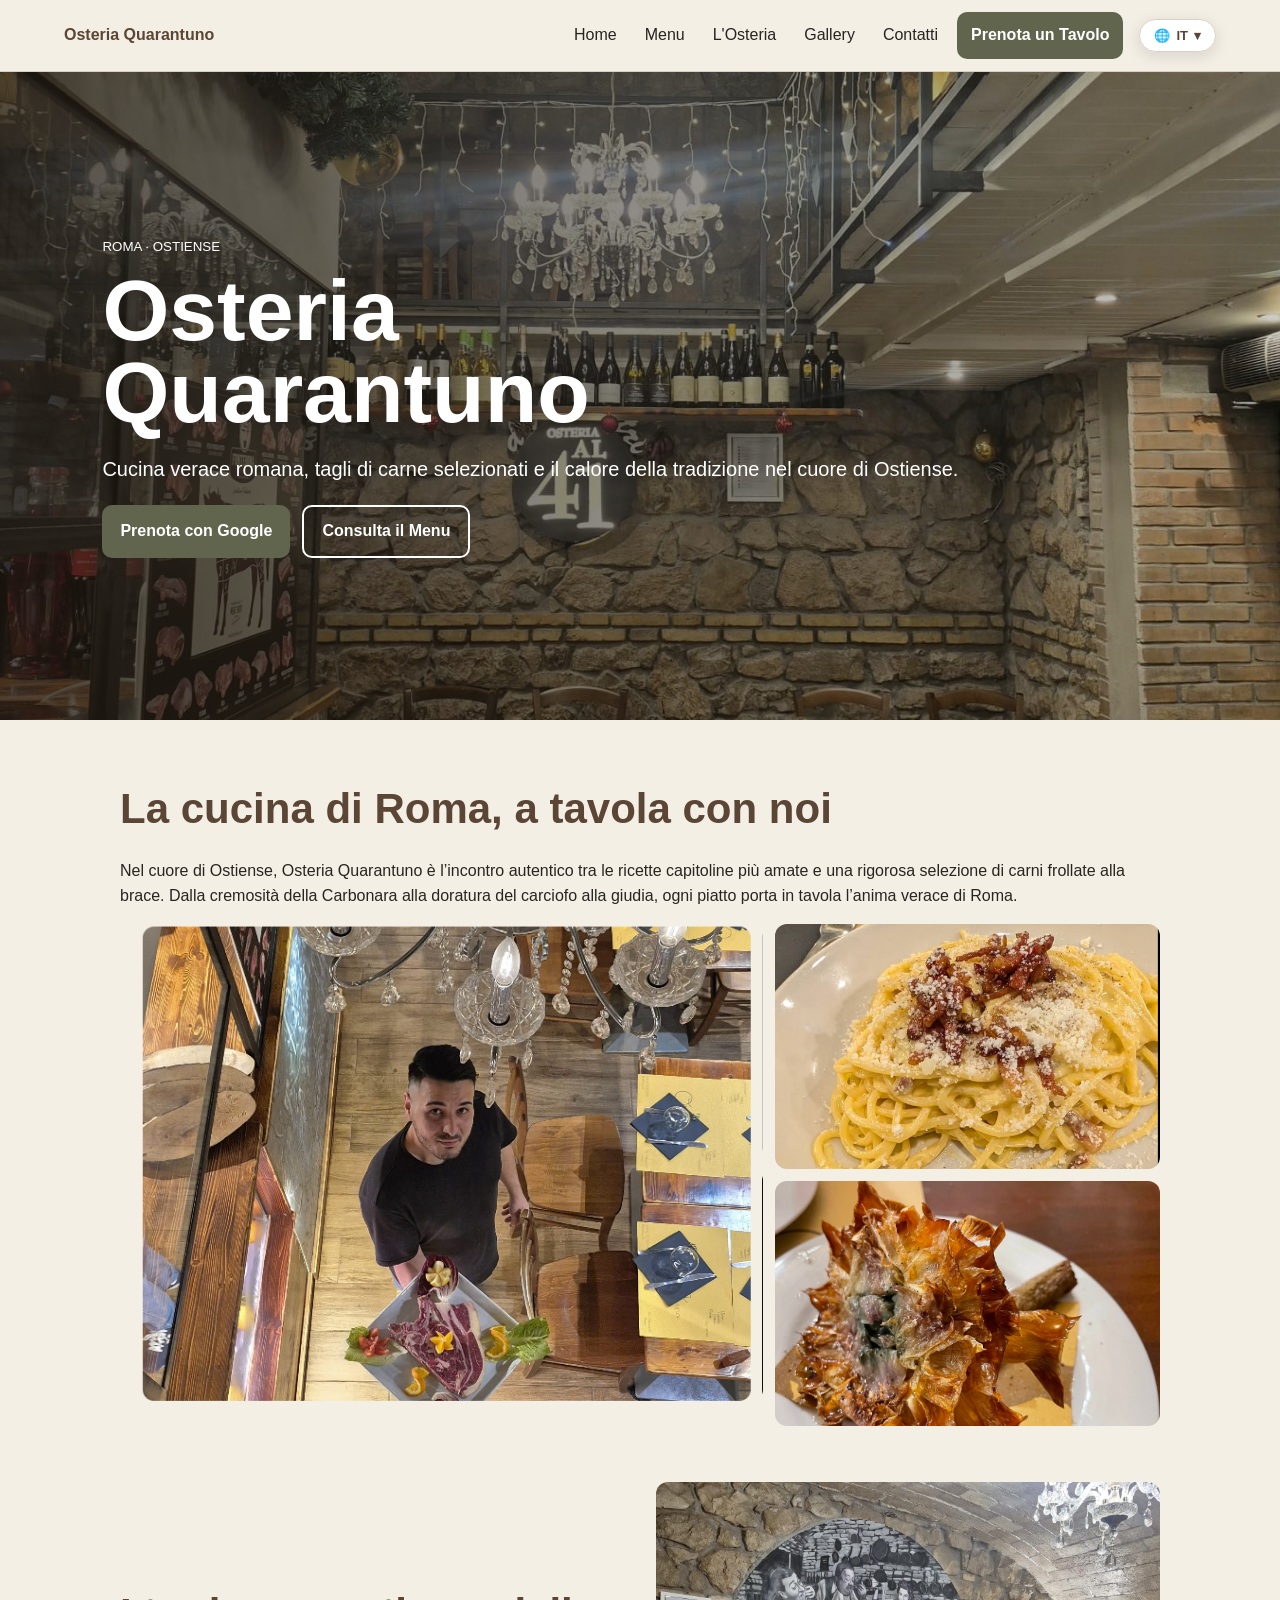
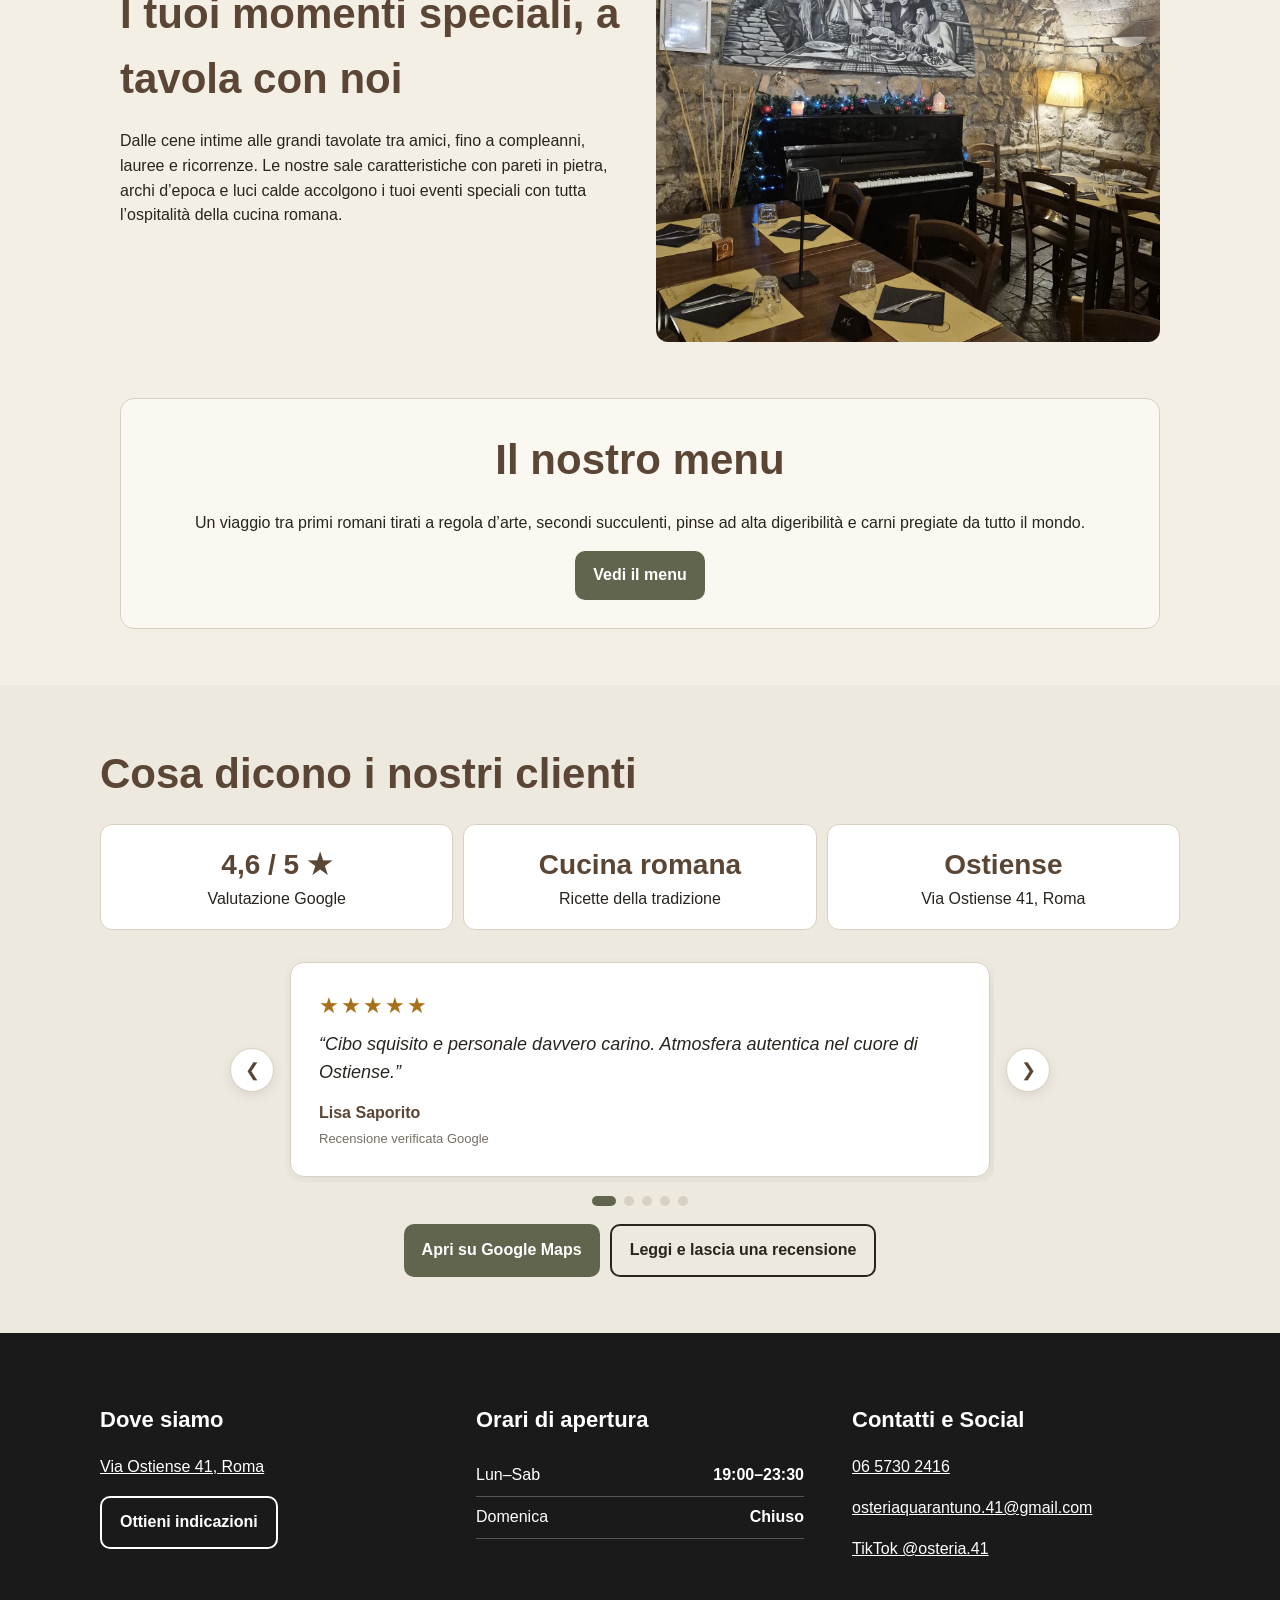
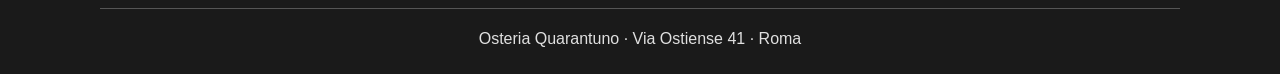
==== commit 79b73954: "feat: add interactive 5-star reviews slider and clean Google rating label" ====
--- a/index.html
+++ b/index.html
@@ -52,8 +52,78 @@
   }
 }
 </script>
-</head><body><nav class='nav'><a class='brand' href='index.html'>Osteria Quarantuno</a><div class='navlinks'><a href='index.html'>Home</a><a href='menu.html'>Menu</a><a href='osteria.html'>L'Osteria</a><a href='gallery.html'>Gallery</a><a href='contatti.html'>Contatti</a><a class='nav-book' href='https://www.google.com/maps/reserve/v/dine/c/Px90FsZbLdE?source=pa&opi=79508299&hl=it' target='_blank' rel='noopener noreferrer'>Prenota un Tavolo</a><div class='lang-corner'><button class='lang-btn' id='langToggle' aria-label='Seleziona lingua'>🌐 <span id='langLabel'>IT</span> ▾</button><div class='lang-dropdown' id='langMenu'><button type='button' class='active' onclick="changeLang('it')"><span class='lang-flag flag-it'></span> Italiano</button><button type='button' onclick="changeLang('en')"><span class='lang-flag flag-en'></span> English</button><button type='button' onclick="changeLang('de')"><span class='lang-flag flag-de'></span> Deutsch</button><button type='button' onclick="changeLang('fr')"><span class='lang-flag flag-fr'></span> Français</button></div></div></div></nav><header class='hero'><div class='hero-bg active' style='background-image:url("hero-sala.jpg");'></div><div class='hero-bg' style='background-image:url("chef-fiorentina.png");'></div><div class='hero-bg' style='background-image:url("carbonara.png");'></div><div class='hero-bg' style='background-image:url("sala-eventi.jpg");'></div><div class='hero-overlay'></div><div class='hero-content'><small>ROMA · OSTIENSE</small><h1>Osteria<br>Quarantuno</h1><p>Cucina verace romana, tagli di carne selezionati e il calore della tradizione nel cuore di Ostiense.</p><div class='hero-actions'><a class='btn primary' href='https://www.google.com/maps/reserve/v/dine/c/Px90FsZbLdE?source=pa&opi=79508299&hl=it' target='_blank' rel='noopener noreferrer'>Prenota con Google</a><a class='btn secondary' href='menu.html'>Consulta il Menu</a></div></div></header><main class='wrap'><section><h2 class='title'>La cucina di Roma, a tavola con noi</h2><p>Nel cuore di Ostiense, Osteria Quarantuno è l’incontro autentico tra le ricette capitoline più amate e una rigorosa selezione di carni frollate alla brace. Dalla cremosità della Carbonara alla doratura del carciofo alla giudia, ogni piatto porta in tavola l’anima verace di Roma.</p><div class='home-photos'><img src='chef-fiorentina.png' alt='Il nostro chef con la bistecca fiorentina'><img src='carbonara.png' alt='Spaghetti alla Carbonara con guanciale croccante'><img src='carciofo-giudia.png' alt='Carciofo alla Giudia'></div></section><section class='special-events'><div class='copy'><h2 class='title'>I tuoi momenti speciali, a tavola con noi</h2><p>Dalle cene intime alle grandi tavolate tra amici, fino a compleanni, lauree e ricorrenze. Le nostre sale caratteristiche con pareti in pietra, archi d’epoca e luci calde accolgono i tuoi eventi speciali con tutta l’ospitalità della cucina romana.</p></div><img src='sala-eventi.jpg'></section><section class='menu-cta'><h2 class='title'>Il nostro menu</h2><p>Un viaggio tra primi romani tirati a regola d’arte, secondi succulenti, pinse ad alta digeribilità e carni pregiate da tutto il mondo.</p><a class='btn primary' href='menu.html'>Vedi il menu</a></section></main><section class='proof'><div class='proof-in'><h2 class='title'>Cosa dicono i nostri clienti</h2><div class='stats'><div class='stat'><strong>4,6 / 5 ★</strong>Oltre 280 recensioni Google</div><div class='stat'><strong>Cucina romana</strong>Ricette della tradizione</div><div class='stat'><strong>Ostiense</strong>Via Ostiense 41, Roma</div></div><div class='reviews'><article class='review'><div class='stars'>★★★★★</div><blockquote>“Cibo squisito e personale davvero carino.”</blockquote><b>Lisa Saporito</b><br><span>Recensione pubblicata su Google</span></article><article class='review'><div class='stars'>★★★★★</div><blockquote>“Esperienza davvero ottima!”</blockquote><b>Eleonora Salomone</b><br><span>Recensione pubblicata su Google</span></article></div><div class='proof-actions'><a class='btn primary' href='https://www.google.com/maps/search/?api=1&query=Osteria%20Quarantuno%20Via%20Ostiense%2041%20Roma' target='_blank'>Apri su Google Maps</a><a class='btn secondary' href='https://g.page/r/CS8dJFCCsWUCEBM/review' target='_blank'>Leggi e lascia una recensione</a></div></div></section><footer class='footer'><div class='footer-grid'><section><h2>Dove siamo</h2><p><a href='https://www.google.com/maps/search/?api=1&query=Via%20Ostiense%2041%2C%20Roma' target='_blank' rel='noopener noreferrer'>Via Ostiense 41, Roma</a></p><a class='btn secondary' href='https://www.google.com/maps/search/?api=1&query=Via%20Ostiense%2041%2C%20Roma' target='_blank' rel='noopener noreferrer'>Ottieni indicazioni</a></section><section><h2>Orari di apertura</h2><div class='hours'><div><span>Lun–Sab</span><strong>19:00–23:30</strong></div><div><span>Domenica</span><strong>Chiuso</strong></div></div></section><section><h2>Contatti e Social</h2><p><a href='tel:+390657302416'>06 5730 2416</a></p><p><a href='mailto:osteriaquarantuno.41@gmail.com'>osteriaquarantuno.41@gmail.com</a></p><p><a href='https://www.tiktok.com/@osteria.41' target='_blank' rel='noopener noreferrer'>TikTok @osteria.41</a></p></section></div><div class='footer-bottom'>Osteria Quarantuno · Via Ostiense 41 · Roma</div></footer><a class='floating' href='https://www.google.com/maps/reserve/v/dine/c/Px90FsZbLdE?source=pa&opi=79508299&hl=it' target='_blank' rel='noopener noreferrer'><svg viewBox='0 0 24 24' fill='none' stroke='currentColor' stroke-width='2' stroke-linecap='round' stroke-linejoin='round'><rect x='3' y='4' width='18' height='18' rx='2' ry='2'></rect><line x1='16' y1='2' x2='16' y2='6'></line><line x1='8' y1='2' x2='8' y2='6'></line><line x1='3' y1='10' x2='21' y2='10'></line></svg>Prenota con Google</a><div id='google_translate_element'></div>
-<script>const bgs=document.querySelectorAll('.hero-bg');if(bgs.length>1){let idx=0;setInterval(()=>{bgs[idx].classList.remove('active');idx=(idx+1)%bgs.length;bgs[idx].classList.add('active');},4500);}
+</head><body><nav class='nav'><a class='brand' href='index.html'>Osteria Quarantuno</a><div class='navlinks'><a href='index.html'>Home</a><a href='menu.html'>Menu</a><a href='osteria.html'>L'Osteria</a><a href='gallery.html'>Gallery</a><a href='contatti.html'>Contatti</a><a class='nav-book' href='https://www.google.com/maps/reserve/v/dine/c/Px90FsZbLdE?source=pa&opi=79508299&hl=it' target='_blank' rel='noopener noreferrer'>Prenota un Tavolo</a><div class='lang-corner notranslate'><button class='lang-btn' id='langToggle' aria-label='Seleziona lingua'>🌐 <span id='langLabel'>IT</span> ▾</button><div class='lang-dropdown notranslate' id='langMenu'><button type='button' class='active' onclick="changeLang('it')"><svg class="lang-flag" viewBox="0 0 640 480" width="18" height="12"><g fill-rule="evenodd" stroke-width="1pt"><path fill="#fff" d="M0 0h640v480H0z"/><path fill="#009246" d="M0 0h213.3v480H0z"/><path fill="#ce2b37" d="M426.7 0H640v480H426.7z"/></g></svg> Italiano</button><button type='button' onclick="changeLang('en')"><svg class="lang-flag" viewBox="0 0 60 30" width="18" height="12"><clipPath id="s"><path d="M0 0v30h60V0z"/></clipPath><clipPath id="t"><path d="M30 15h30v15zv15H0zH0V0zV0h30z"/></clipPath><g clip-path="url(#s)"><path d="M0 0v30h60V0z" fill="#012169"/><path d="M0 0l60 30m0-30L0 30" stroke="#fff" stroke-width="6"/><path d="M0 0l60 30m0-30L0 30" clip-path="url(#t)" stroke="#C8102E" stroke-width="4"/><path d="M30 0v30M0 15h60" stroke="#fff" stroke-width="10"/><path d="M30 0v30M0 15h60" stroke="#C8102E" stroke-width="6"/></g></svg> English</button><button type='button' onclick="changeLang('de')"><svg class="lang-flag" viewBox="0 0 5 3" width="18" height="12"><rect id="black_stripe" width="5" height="3" y="0" x="0" fill="#000"/><rect id="red_stripe" width="5" height="2" y="1" x="0" fill="#D00"/><rect id="gold_stripe" width="5" height="1" y="2" x="0" fill="#FFCE00"/></svg> Deutsch</button><button type='button' onclick="changeLang('fr')"><svg class="lang-flag" viewBox="0 0 640 480" width="18" height="12"><g fill-rule="evenodd" stroke-width="1pt"><path fill="#fff" d="M0 0h640v480H0z"/><path fill="#002395" d="M0 0h213.3v480H0z"/><path fill="#ed2939" d="M426.7 0H640v480H426.7z"/></g></svg> Français</button></div></div></div></nav><header class='hero'><div class='hero-bg active' style='background-image:url("hero-sala.jpg");'></div><div class='hero-bg' style='background-image:url("chef-fiorentina.png");'></div><div class='hero-bg' style='background-image:url("carbonara.png");'></div><div class='hero-bg' style='background-image:url("sala-eventi.jpg");'></div><div class='hero-overlay'></div><div class='hero-content'><small>ROMA · OSTIENSE</small><h1>Osteria<br>Quarantuno</h1><p>Cucina verace romana, tagli di carne selezionati e il calore della tradizione nel cuore di Ostiense.</p><div class='hero-actions'><a class='btn primary' href='https://www.google.com/maps/reserve/v/dine/c/Px90FsZbLdE?source=pa&opi=79508299&hl=it' target='_blank' rel='noopener noreferrer'>Prenota con Google</a><a class='btn secondary' href='menu.html'>Consulta il Menu</a></div></div></header><main class='wrap'><section><h2 class='title'>La cucina di Roma, a tavola con noi</h2><p>Nel cuore di Ostiense, Osteria Quarantuno è l’incontro autentico tra le ricette capitoline più amate e una rigorosa selezione di carni frollate alla brace. Dalla cremosità della Carbonara alla doratura del carciofo alla giudia, ogni piatto porta in tavola l’anima verace di Roma.</p><div class='home-photos'><img src='chef-fiorentina.png' alt='Il nostro chef con la bistecca fiorentina'><img src='carbonara.png' alt='Spaghetti alla Carbonara con guanciale croccante'><img src='carciofo-giudia.png' alt='Carciofo alla Giudia'></div></section><section class='special-events'><div class='copy'><h2 class='title'>I tuoi momenti speciali, a tavola con noi</h2><p>Dalle cene intime alle grandi tavolate tra amici, fino a compleanni, lauree e ricorrenze. Le nostre sale caratteristiche con pareti in pietra, archi d’epoca e luci calde accolgono i tuoi eventi speciali con tutta l’ospitalità della cucina romana.</p></div><img src='sala-eventi.jpg'></section><section class='menu-cta'><h2 class='title'>Il nostro menu</h2><p>Un viaggio tra primi romani tirati a regola d’arte, secondi succulenti, pinse ad alta digeribilità e carni pregiate da tutto il mondo.</p><a class='btn primary' href='menu.html'>Vedi il menu</a></section></main><section class='proof'><div class='proof-in'><h2 class='title'>Cosa dicono i nostri clienti</h2><div class='stats'><div class='stat'><strong>4,6 / 5 ★</strong>Valutazione Google</div><div class='stat'><strong>Cucina romana</strong>Ricette della tradizione</div><div class='stat'><strong>Ostiense</strong>Via Ostiense 41, Roma</div></div><div class='reviews-slider-wrap'><button class='slider-arrow prev' id='revPrev' aria-label='Recensione precedente'>&#10094;</button><div class='reviews-track-container' id='revContainer'><div class='reviews-track' id='revTrack'>
+<article class='review-slide'><div class='review-card'><div class='stars'>★★★★★</div><blockquote>“Cibo squisito e personale davvero carino. Atmosfera autentica nel cuore di Ostiense.”</blockquote><b>Lisa Saporito</b><br><span>Recensione verificata Google</span></div></article>
+<article class='review-slide'><div class='review-card'><div class='stars'>★★★★★</div><blockquote>“Esperienza davvero ottima! La tagliata di carne è favolosa e i primi romani sono da sogno.”</blockquote><b>Eleonora Salomone</b><br><span>Recensione verificata Google</span></div></article>
+<article class='review-slide'><div class='review-card'><div class='stars'>★★★★★</div><blockquote>“Carbonara e gricia cremosissime, porzioni abbondanti e un servizio caldo che ti fa sentire a casa.”</blockquote><b>Marco Rossi</b><br><span>Recensione verificata Google</span></div></article>
+<article class='review-slide'><div class='review-card'><div class='stars'>★★★★★</div><blockquote>“Carciofo alla giudia croccante e dorato al punto giusto. Carne frollata eccezionale!”</blockquote><b>Francesca B.</b><br><span>Recensione verificata Google</span></div></article>
+<article class='review-slide'><div class='review-card'><div class='stars'>★★★★★</div><blockquote>“Locale caratteristico con archi e pietre a vista, perfetto per una serata tra amici o in coppia.”</blockquote><b>Alessandro M.</b><br><span>Recensione verificata Google</span></div></article>
+</div></div><button class='slider-arrow next' id='revNext' aria-label='Recensione successiva'>&#10095;</button></div><div class='slider-dots' id='revDots'><span class='dot active' data-index='0'></span><span class='dot' data-index='1'></span><span class='dot' data-index='2'></span><span class='dot' data-index='3'></span><span class='dot' data-index='4'></span></div><div class='proof-actions'><a class='btn primary' href='https://www.google.com/maps/search/?api=1&query=Osteria%20Quarantuno%20Via%20Ostiense%2041%20Roma' target='_blank'>Apri su Google Maps</a><a class='btn secondary' href='https://g.page/r/CS8dJFCCsWUCEBM/review' target='_blank'>Leggi e lascia una recensione</a></div></div></section><footer class='footer'><div class='footer-grid'><section><h2>Dove siamo</h2><p><a href='https://www.google.com/maps/search/?api=1&query=Via%20Ostiense%2041%2C%20Roma' target='_blank' rel='noopener noreferrer'>Via Ostiense 41, Roma</a></p><a class='btn secondary' href='https://www.google.com/maps/search/?api=1&query=Via%20Ostiense%2041%2C%20Roma' target='_blank' rel='noopener noreferrer'>Ottieni indicazioni</a></section><section><h2>Orari di apertura</h2><div class='hours'><div><span>Lun–Sab</span><strong>19:00–23:30</strong></div><div><span>Domenica</span><strong>Chiuso</strong></div></div></section><section><h2>Contatti e Social</h2><p><a href='tel:+390657302416'>06 5730 2416</a></p><p><a href='mailto:osteriaquarantuno.41@gmail.com'>osteriaquarantuno.41@gmail.com</a></p><p><a href='https://www.tiktok.com/@osteria.41' target='_blank' rel='noopener noreferrer'>TikTok @osteria.41</a></p></section></div><div class='footer-bottom'>Osteria Quarantuno · Via Ostiense 41 · Roma</div></footer><a class='floating' href='https://www.google.com/maps/reserve/v/dine/c/Px90FsZbLdE?source=pa&opi=79508299&hl=it' target='_blank' rel='noopener noreferrer'><svg viewBox='0 0 24 24' fill='none' stroke='currentColor' stroke-width='2' stroke-linecap='round' stroke-linejoin='round'><rect x='3' y='4' width='18' height='18' rx='2' ry='2'></rect><line x1='16' y1='2' x2='16' y2='6'></line><line x1='8' y1='2' x2='8' y2='6'></line><line x1='3' y1='10' x2='21' y2='10'></line></svg>Prenota con Google</a><div id='google_translate_element'></div>
+<script>
+(function(){
+  const track = document.getElementById('revTrack');
+  const slides = document.querySelectorAll('.review-slide');
+  const dots = document.querySelectorAll('.slider-dots .dot');
+  const prev = document.getElementById('revPrev');
+  const next = document.getElementById('revNext');
+  const container = document.getElementById('revContainer');
+  if(!track || slides.length === 0) return;
+
+  let current = 0;
+  let timer = null;
+
+  function updateSlider(idx){
+    current = (idx + slides.length) % slides.length;
+    track.style.transform = 'translateX(-' + (current * 100) + '%)';
+    dots.forEach((d, i) => d.classList.toggle('active', i === current));
+  }
+
+  function nextSlide(){ updateSlider(current + 1); }
+  function prevSlide(){ updateSlider(current - 1); }
+
+  if(next) next.addEventListener('click', () => { nextSlide(); resetTimer(); });
+  if(prev) prev.addEventListener('click', () => { prevSlide(); resetTimer(); });
+
+  dots.forEach(d => {
+    d.addEventListener('click', () => {
+      const idx = parseInt(d.getAttribute('data-index'), 10);
+      updateSlider(idx);
+      resetTimer();
+    });
+  });
+
+  function startTimer(){
+    timer = setInterval(nextSlide, 4500);
+  }
+  function resetTimer(){
+    clearInterval(timer);
+    startTimer();
+  }
+
+  if(container){
+    container.addEventListener('mouseenter', () => clearInterval(timer));
+    container.addEventListener('mouseleave', () => startTimer());
+
+    // Touch swipe support per smartphone
+    let touchStartX = 0;
+    let touchEndX = 0;
+    container.addEventListener('touchstart', e => {
+      touchStartX = e.changedTouches[0].screenX;
+      clearInterval(timer);
+    }, {passive: true});
+
+    container.addEventListener('touchend', e => {
+      touchEndX = e.changedTouches[0].screenX;
+      if(touchStartX - touchEndX > 40) { nextSlide(); }
+      else if(touchEndX - touchStartX > 40) { prevSlide(); }
+      startTimer();
+    }, {passive: true});
+  }
+
+  startTimer();
+})();
+
+const bgs=document.querySelectorAll('.hero-bg');if(bgs.length>1){let idx=0;setInterval(()=>{bgs[idx].classList.remove('active');idx=(idx+1)%bgs.length;bgs[idx].classList.add('active');},4500);}
 function googleTranslateElementInit(){new google.translate.TranslateElement({pageLanguage:'it',includedLanguages:'it,en,de,fr',autoDisplay:false},'google_translate_element');}
 function changeLang(lang){
   var isIt = (lang === 'it');
--- a/style.css
+++ b/style.css
@@ -12,10 +12,29 @@
 .lang-dropdown button{display:flex;align-items:center;gap:8px;padding:10px 14px;border:none;background:transparent;width:100%;text-align:left;color:#3e3932;font-size:13px;font-weight:700;cursor:pointer;transition:background .15s ease}
 .lang-dropdown button:hover{background:#f4efe5;color:#5b4636}
 .lang-dropdown button.active{background:#62654d;color:#fff}
-.lang-flag{display:inline-block;width:18px;height:12px;border-radius:2px;box-shadow:0 0 1px rgba(0,0,0,.5);vertical-align:middle;flex-shrink:0}
-.flag-it{background:linear-gradient(90deg,#009246 33.3%,#fff 33.3%,#fff 66.6%,#ce2b37 66.6%)}
-.flag-en{background:linear-gradient(90deg,#012169 40%,#c8102e 40%,#c8102e 60%,#012169 60%)}
-.flag-de{background:linear-gradient(180deg,#000 33.3%,#d00 33.3%,#d00 66.6%,#ffce00 66.6%)}
-.flag-fr{background:linear-gradient(90deg,#002395 33.3%,#fff 33.3%,#fff 66.6%,#ed2939 66.6%)}
+.lang-flag{display:inline-block;width:18px;height:12px;border-radius:2px;vertical-align:middle;flex-shrink:0;box-shadow:0 0 1px rgba(0,0,0,.4)}
 
 
+
+
+/* Reviews Slider */
+.reviews-slider-wrap{position:relative;display:flex;align-items:center;gap:12px;margin:28px auto 14px;max-width:820px}
+.reviews-track-container{overflow:hidden;width:100%;border-radius:14px}
+.reviews-track{display:flex;transition:transform .45s cubic-bezier(.25,1,.5,1);will-change:transform}
+.review-slide{flex:0 0 100%;max-width:100%;box-sizing:border-box;padding:4px}
+.review-card{background:#fff;border:1px solid #d8d0c3;border-radius:14px;padding:26px 28px;box-shadow:0 8px 24px #32292010;text-align:left}
+.review-card .stars{color:#a96f19;font-size:22px;letter-spacing:2px;margin-bottom:8px}
+.review-card blockquote{margin:0 0 14px;font-size:18px;line-height:1.55;color:#28251f;font-style:italic}
+.review-card b{font-size:16px;color:#5b4636}
+.review-card span{color:#766f65;font-size:13px}
+.slider-arrow{background:#fff;border:1px solid #d8d0c3;border-radius:50%;width:44px;height:44px;display:flex;align-items:center;justify-content:center;cursor:pointer;font-size:18px;color:#5b4636;box-shadow:0 4px 12px rgba(0,0,0,.08);transition:all .2s ease;flex-shrink:0}
+.slider-arrow:hover{background:#62654d;color:#fff;border-color:#62654d}
+.slider-dots{display:flex;justify-content:center;gap:8px;margin-top:14px}
+.slider-dots .dot{width:10px;height:10px;border-radius:50%;background:#d8d0c3;cursor:pointer;transition:all .2s ease}
+.slider-dots .dot.active{background:#62654d;width:24px;border-radius:999px}
+@media(max-width:768px){
+  .reviews-slider-wrap{margin-top:18px}
+  .slider-arrow{display:none}
+  .review-card{padding:20px 18px}
+  .review-card blockquote{font-size:16px}
+}
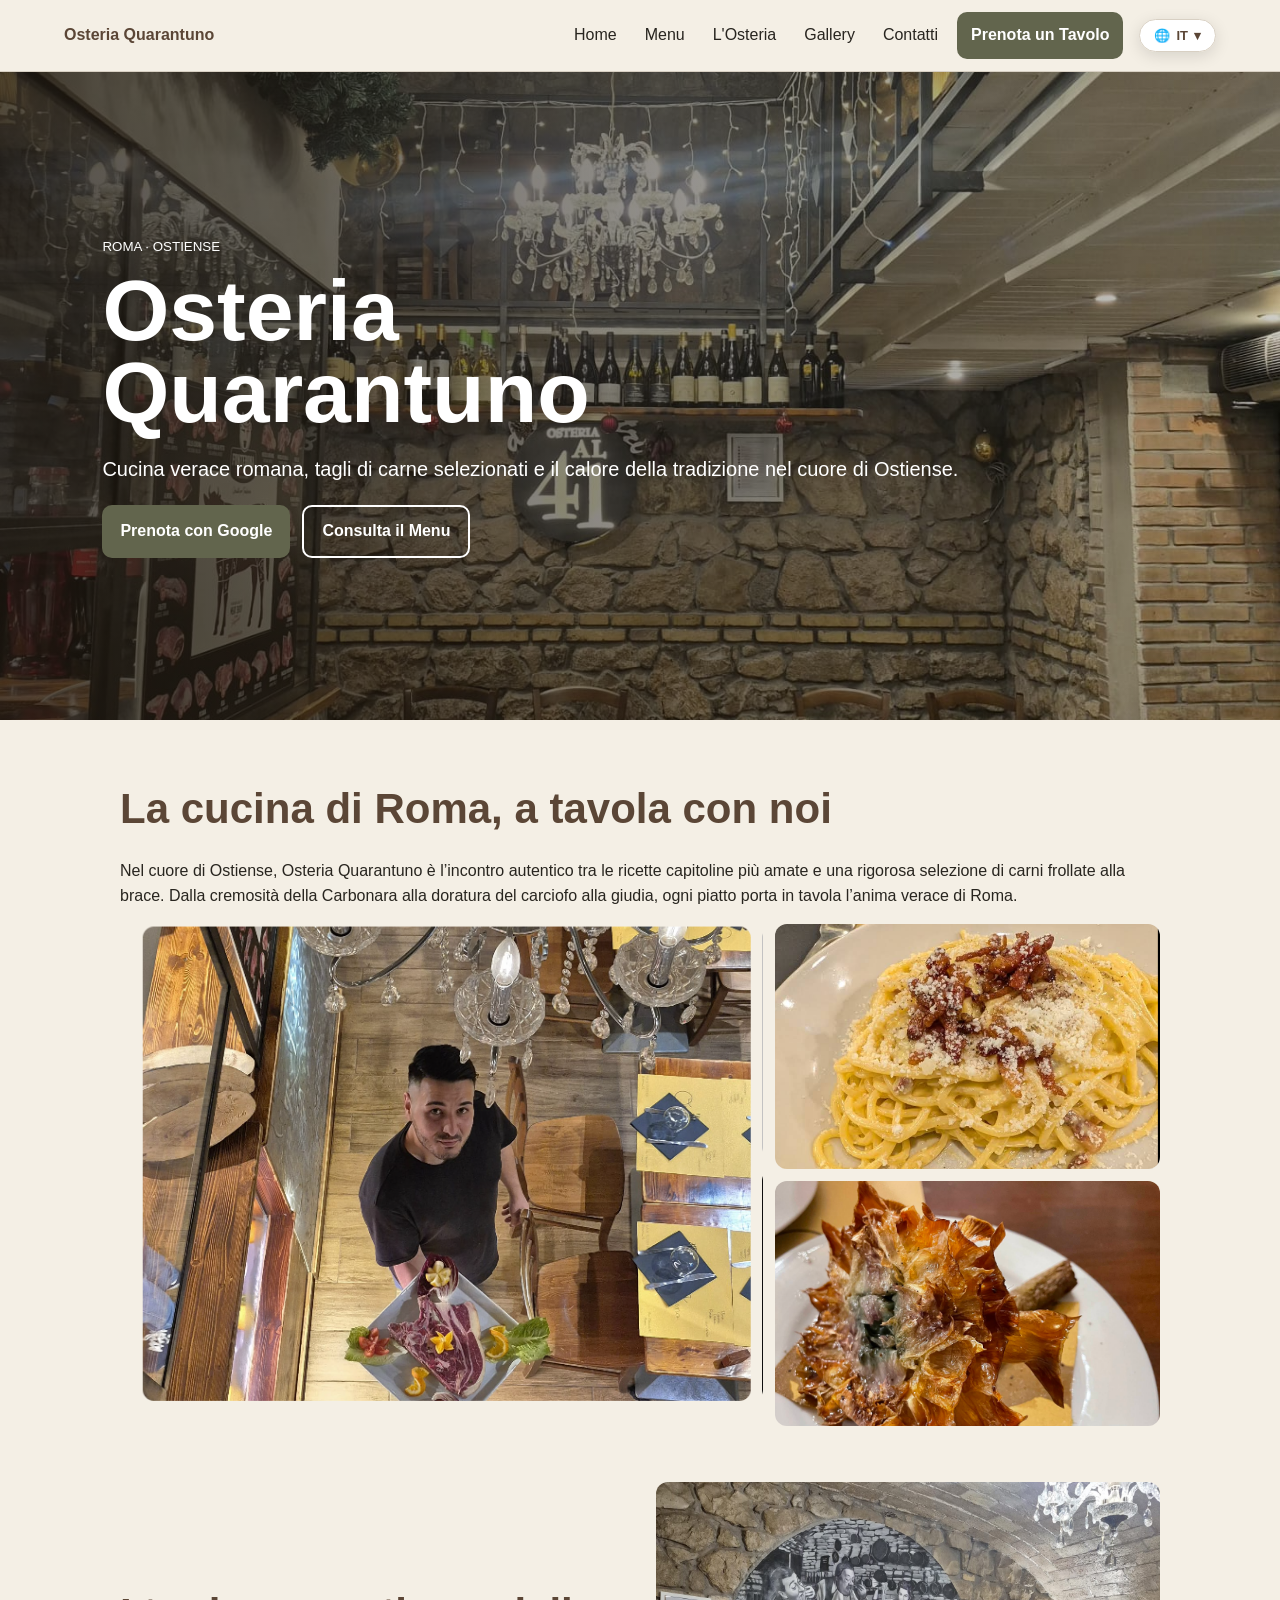
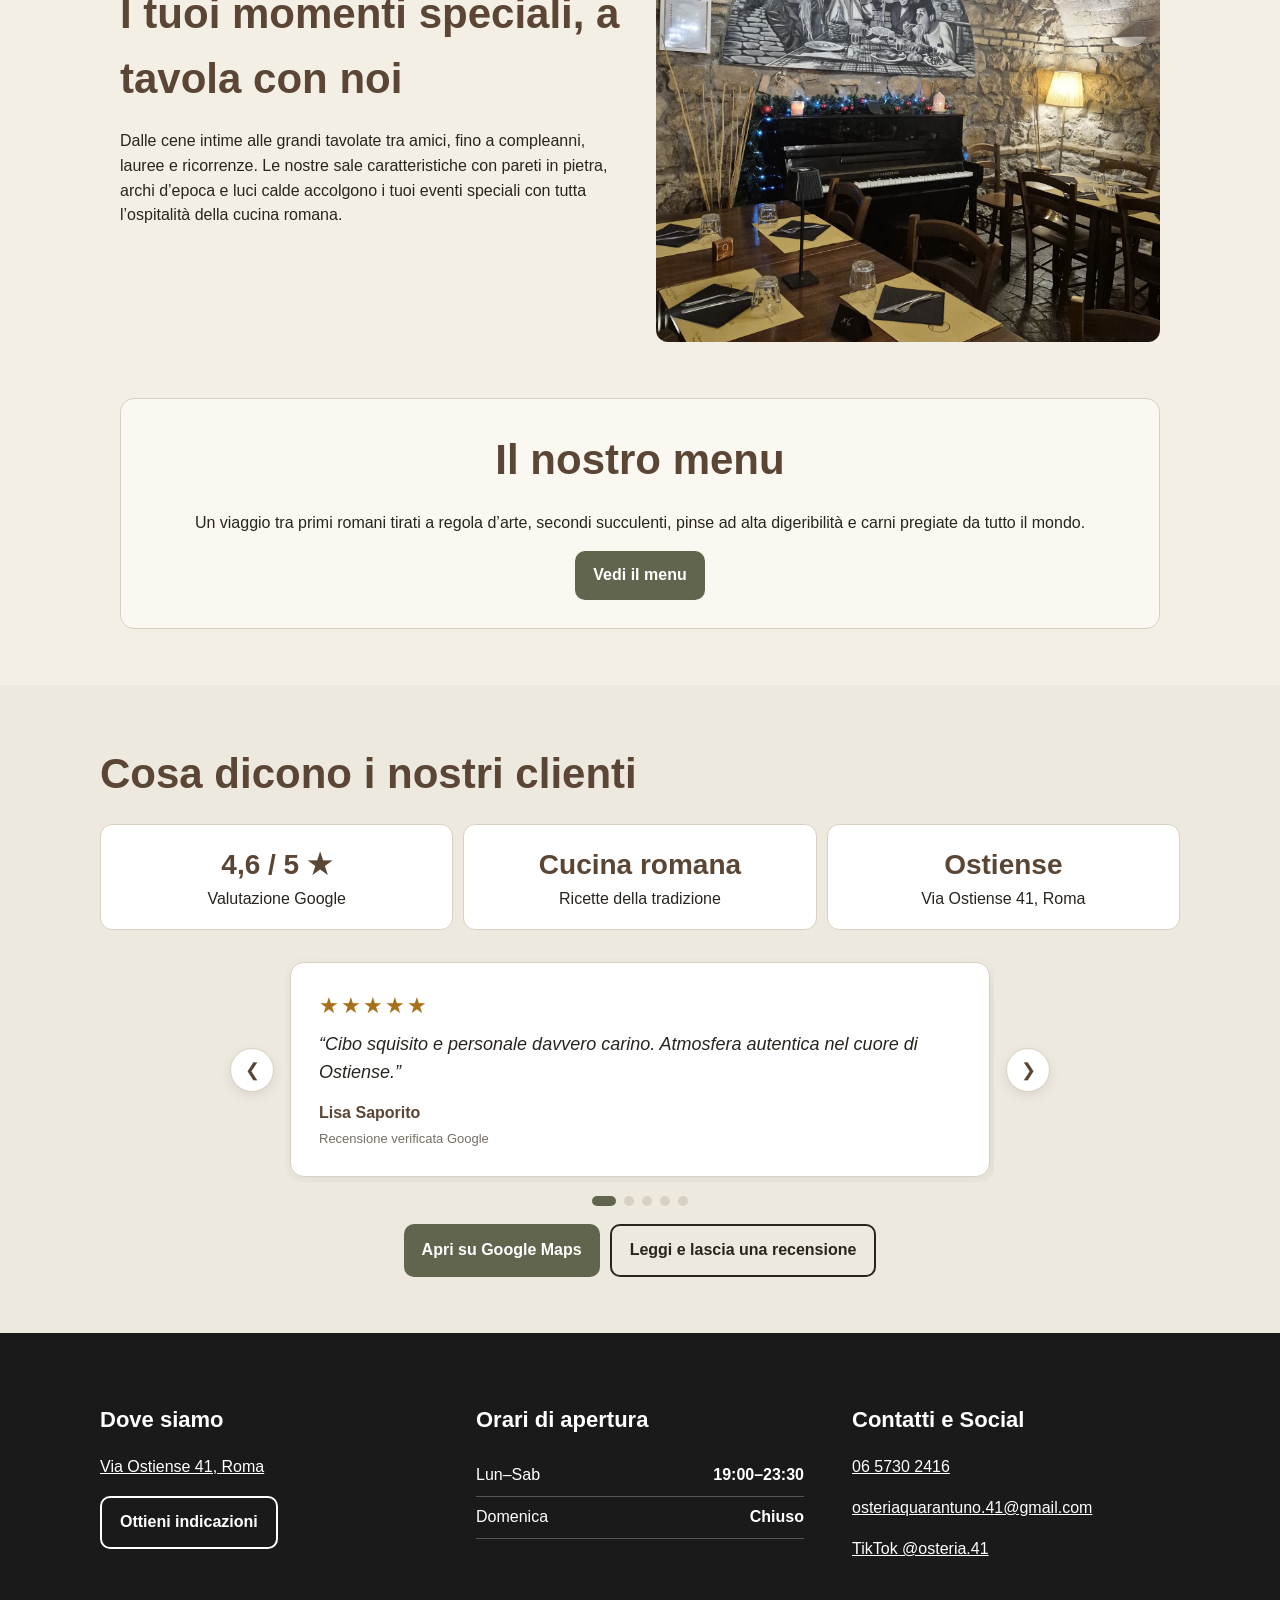
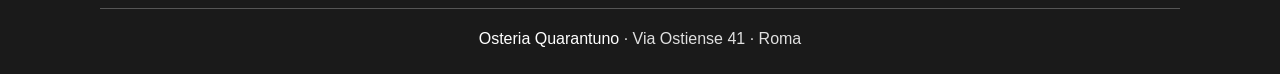
==== commit 5809706d: "fix: proteggi il nome Osteria Quarantuno dalla traduzione automatica con notranslate e translate=no " ====
--- a/index.html
+++ b/index.html
@@ -52,13 +52,13 @@
   }
 }
 </script>
-</head><body><nav class='nav'><a class='brand' href='index.html'>Osteria Quarantuno</a><div class='navlinks'><a href='index.html'>Home</a><a href='menu.html'>Menu</a><a href='osteria.html'>L'Osteria</a><a href='gallery.html'>Gallery</a><a href='contatti.html'>Contatti</a><a class='nav-book' href='https://www.google.com/maps/reserve/v/dine/c/Px90FsZbLdE?source=pa&opi=79508299&hl=it' target='_blank' rel='noopener noreferrer'>Prenota un Tavolo</a><div class='lang-corner notranslate'><button class='lang-btn' id='langToggle' aria-label='Seleziona lingua'>🌐 <span id='langLabel'>IT</span> ▾</button><div class='lang-dropdown notranslate' id='langMenu'><button type='button' class='active' onclick="changeLang('it')"><svg class="lang-flag" viewBox="0 0 640 480" width="18" height="12"><g fill-rule="evenodd" stroke-width="1pt"><path fill="#fff" d="M0 0h640v480H0z"/><path fill="#009246" d="M0 0h213.3v480H0z"/><path fill="#ce2b37" d="M426.7 0H640v480H426.7z"/></g></svg> Italiano</button><button type='button' onclick="changeLang('en')"><svg class="lang-flag" viewBox="0 0 60 30" width="18" height="12"><clipPath id="s"><path d="M0 0v30h60V0z"/></clipPath><clipPath id="t"><path d="M30 15h30v15zv15H0zH0V0zV0h30z"/></clipPath><g clip-path="url(#s)"><path d="M0 0v30h60V0z" fill="#012169"/><path d="M0 0l60 30m0-30L0 30" stroke="#fff" stroke-width="6"/><path d="M0 0l60 30m0-30L0 30" clip-path="url(#t)" stroke="#C8102E" stroke-width="4"/><path d="M30 0v30M0 15h60" stroke="#fff" stroke-width="10"/><path d="M30 0v30M0 15h60" stroke="#C8102E" stroke-width="6"/></g></svg> English</button><button type='button' onclick="changeLang('de')"><svg class="lang-flag" viewBox="0 0 5 3" width="18" height="12"><rect id="black_stripe" width="5" height="3" y="0" x="0" fill="#000"/><rect id="red_stripe" width="5" height="2" y="1" x="0" fill="#D00"/><rect id="gold_stripe" width="5" height="1" y="2" x="0" fill="#FFCE00"/></svg> Deutsch</button><button type='button' onclick="changeLang('fr')"><svg class="lang-flag" viewBox="0 0 640 480" width="18" height="12"><g fill-rule="evenodd" stroke-width="1pt"><path fill="#fff" d="M0 0h640v480H0z"/><path fill="#002395" d="M0 0h213.3v480H0z"/><path fill="#ed2939" d="M426.7 0H640v480H426.7z"/></g></svg> Français</button></div></div></div></nav><header class='hero'><div class='hero-bg active' style='background-image:url("hero-sala.jpg");'></div><div class='hero-bg' style='background-image:url("chef-fiorentina.png");'></div><div class='hero-bg' style='background-image:url("carbonara.png");'></div><div class='hero-bg' style='background-image:url("sala-eventi.jpg");'></div><div class='hero-overlay'></div><div class='hero-content'><small>ROMA · OSTIENSE</small><h1>Osteria<br>Quarantuno</h1><p>Cucina verace romana, tagli di carne selezionati e il calore della tradizione nel cuore di Ostiense.</p><div class='hero-actions'><a class='btn primary' href='https://www.google.com/maps/reserve/v/dine/c/Px90FsZbLdE?source=pa&opi=79508299&hl=it' target='_blank' rel='noopener noreferrer'>Prenota con Google</a><a class='btn secondary' href='menu.html'>Consulta il Menu</a></div></div></header><main class='wrap'><section><h2 class='title'>La cucina di Roma, a tavola con noi</h2><p>Nel cuore di Ostiense, Osteria Quarantuno è l’incontro autentico tra le ricette capitoline più amate e una rigorosa selezione di carni frollate alla brace. Dalla cremosità della Carbonara alla doratura del carciofo alla giudia, ogni piatto porta in tavola l’anima verace di Roma.</p><div class='home-photos'><img src='chef-fiorentina.png' alt='Il nostro chef con la bistecca fiorentina'><img src='carbonara.png' alt='Spaghetti alla Carbonara con guanciale croccante'><img src='carciofo-giudia.png' alt='Carciofo alla Giudia'></div></section><section class='special-events'><div class='copy'><h2 class='title'>I tuoi momenti speciali, a tavola con noi</h2><p>Dalle cene intime alle grandi tavolate tra amici, fino a compleanni, lauree e ricorrenze. Le nostre sale caratteristiche con pareti in pietra, archi d’epoca e luci calde accolgono i tuoi eventi speciali con tutta l’ospitalità della cucina romana.</p></div><img src='sala-eventi.jpg'></section><section class='menu-cta'><h2 class='title'>Il nostro menu</h2><p>Un viaggio tra primi romani tirati a regola d’arte, secondi succulenti, pinse ad alta digeribilità e carni pregiate da tutto il mondo.</p><a class='btn primary' href='menu.html'>Vedi il menu</a></section></main><section class='proof'><div class='proof-in'><h2 class='title'>Cosa dicono i nostri clienti</h2><div class='stats'><div class='stat'><strong>4,6 / 5 ★</strong>Valutazione Google</div><div class='stat'><strong>Cucina romana</strong>Ricette della tradizione</div><div class='stat'><strong>Ostiense</strong>Via Ostiense 41, Roma</div></div><div class='reviews-slider-wrap'><button class='slider-arrow prev' id='revPrev' aria-label='Recensione precedente'>&#10094;</button><div class='reviews-track-container' id='revContainer'><div class='reviews-track' id='revTrack'>
+</head><body><nav class='nav'><a class='brand notranslate' translate='no' href='index.html'>Osteria Quarantuno</a><div class='navlinks'><a href='index.html'>Home</a><a href='menu.html'>Menu</a><a href='osteria.html'>L'Osteria</a><a href='gallery.html'>Gallery</a><a href='contatti.html'>Contatti</a><a class='nav-book' href='https://www.google.com/maps/reserve/v/dine/c/Px90FsZbLdE?source=pa&opi=79508299&hl=it' target='_blank' rel='noopener noreferrer'>Prenota un Tavolo</a><div class='lang-corner notranslate'><button class='lang-btn' id='langToggle' aria-label='Seleziona lingua'>🌐 <span id='langLabel'>IT</span> ▾</button><div class='lang-dropdown notranslate' id='langMenu'><button type='button' class='active' onclick="changeLang('it')"><svg class="lang-flag" viewBox="0 0 640 480" width="18" height="12"><g fill-rule="evenodd" stroke-width="1pt"><path fill="#fff" d="M0 0h640v480H0z"/><path fill="#009246" d="M0 0h213.3v480H0z"/><path fill="#ce2b37" d="M426.7 0H640v480H426.7z"/></g></svg> Italiano</button><button type='button' onclick="changeLang('en')"><svg class="lang-flag" viewBox="0 0 60 30" width="18" height="12"><clipPath id="s"><path d="M0 0v30h60V0z"/></clipPath><clipPath id="t"><path d="M30 15h30v15zv15H0zH0V0zV0h30z"/></clipPath><g clip-path="url(#s)"><path d="M0 0v30h60V0z" fill="#012169"/><path d="M0 0l60 30m0-30L0 30" stroke="#fff" stroke-width="6"/><path d="M0 0l60 30m0-30L0 30" clip-path="url(#t)" stroke="#C8102E" stroke-width="4"/><path d="M30 0v30M0 15h60" stroke="#fff" stroke-width="10"/><path d="M30 0v30M0 15h60" stroke="#C8102E" stroke-width="6"/></g></svg> English</button><button type='button' onclick="changeLang('de')"><svg class="lang-flag" viewBox="0 0 5 3" width="18" height="12"><rect id="black_stripe" width="5" height="3" y="0" x="0" fill="#000"/><rect id="red_stripe" width="5" height="2" y="1" x="0" fill="#D00"/><rect id="gold_stripe" width="5" height="1" y="2" x="0" fill="#FFCE00"/></svg> Deutsch</button><button type='button' onclick="changeLang('fr')"><svg class="lang-flag" viewBox="0 0 640 480" width="18" height="12"><g fill-rule="evenodd" stroke-width="1pt"><path fill="#fff" d="M0 0h640v480H0z"/><path fill="#002395" d="M0 0h213.3v480H0z"/><path fill="#ed2939" d="M426.7 0H640v480H426.7z"/></g></svg> Français</button></div></div></div></nav><header class='hero'><div class='hero-bg active' style='background-image:url("hero-sala.jpg");'></div><div class='hero-bg' style='background-image:url("chef-fiorentina.png");'></div><div class='hero-bg' style='background-image:url("carbonara.png");'></div><div class='hero-bg' style='background-image:url("sala-eventi.jpg");'></div><div class='hero-overlay'></div><div class='hero-content'><small>ROMA · OSTIENSE</small><h1><span class='notranslate' translate='no'>Osteria<br>Quarantuno</span></h1><p>Cucina verace romana, tagli di carne selezionati e il calore della tradizione nel cuore di Ostiense.</p><div class='hero-actions'><a class='btn primary' href='https://www.google.com/maps/reserve/v/dine/c/Px90FsZbLdE?source=pa&opi=79508299&hl=it' target='_blank' rel='noopener noreferrer'>Prenota con Google</a><a class='btn secondary' href='menu.html'>Consulta il Menu</a></div></div></header><main class='wrap'><section><h2 class='title'>La cucina di Roma, a tavola con noi</h2><p>Nel cuore di Ostiense, <span class='notranslate' translate='no'>Osteria Quarantuno</span> è l’incontro autentico tra le ricette capitoline più amate e una rigorosa selezione di carni frollate alla brace. Dalla cremosità della Carbonara alla doratura del carciofo alla giudia, ogni piatto porta in tavola l’anima verace di Roma.</p><div class='home-photos'><img src='chef-fiorentina.png' alt='Il nostro chef con la bistecca fiorentina'><img src='carbonara.png' alt='Spaghetti alla Carbonara con guanciale croccante'><img src='carciofo-giudia.png' alt='Carciofo alla Giudia'></div></section><section class='special-events'><div class='copy'><h2 class='title'>I tuoi momenti speciali, a tavola con noi</h2><p>Dalle cene intime alle grandi tavolate tra amici, fino a compleanni, lauree e ricorrenze. Le nostre sale caratteristiche con pareti in pietra, archi d’epoca e luci calde accolgono i tuoi eventi speciali con tutta l’ospitalità della cucina romana.</p></div><img src='sala-eventi.jpg'></section><section class='menu-cta'><h2 class='title'>Il nostro menu</h2><p>Un viaggio tra primi romani tirati a regola d’arte, secondi succulenti, pinse ad alta digeribilità e carni pregiate da tutto il mondo.</p><a class='btn primary' href='menu.html'>Vedi il menu</a></section></main><section class='proof'><div class='proof-in'><h2 class='title'>Cosa dicono i nostri clienti</h2><div class='stats'><div class='stat'><strong>4,6 / 5 ★</strong>Valutazione Google</div><div class='stat'><strong>Cucina romana</strong>Ricette della tradizione</div><div class='stat'><strong>Ostiense</strong>Via Ostiense 41, Roma</div></div><div class='reviews-slider-wrap'><button class='slider-arrow prev' id='revPrev' aria-label='Recensione precedente'>&#10094;</button><div class='reviews-track-container' id='revContainer'><div class='reviews-track' id='revTrack'>
 <article class='review-slide'><div class='review-card'><div class='stars'>★★★★★</div><blockquote>“Cibo squisito e personale davvero carino. Atmosfera autentica nel cuore di Ostiense.”</blockquote><b>Lisa Saporito</b><br><span>Recensione verificata Google</span></div></article>
 <article class='review-slide'><div class='review-card'><div class='stars'>★★★★★</div><blockquote>“Esperienza davvero ottima! La tagliata di carne è favolosa e i primi romani sono da sogno.”</blockquote><b>Eleonora Salomone</b><br><span>Recensione verificata Google</span></div></article>
 <article class='review-slide'><div class='review-card'><div class='stars'>★★★★★</div><blockquote>“Carbonara e gricia cremosissime, porzioni abbondanti e un servizio caldo che ti fa sentire a casa.”</blockquote><b>Marco Rossi</b><br><span>Recensione verificata Google</span></div></article>
 <article class='review-slide'><div class='review-card'><div class='stars'>★★★★★</div><blockquote>“Carciofo alla giudia croccante e dorato al punto giusto. Carne frollata eccezionale!”</blockquote><b>Francesca B.</b><br><span>Recensione verificata Google</span></div></article>
 <article class='review-slide'><div class='review-card'><div class='stars'>★★★★★</div><blockquote>“Locale caratteristico con archi e pietre a vista, perfetto per una serata tra amici o in coppia.”</blockquote><b>Alessandro M.</b><br><span>Recensione verificata Google</span></div></article>
-</div></div><button class='slider-arrow next' id='revNext' aria-label='Recensione successiva'>&#10095;</button></div><div class='slider-dots' id='revDots'><span class='dot active' data-index='0'></span><span class='dot' data-index='1'></span><span class='dot' data-index='2'></span><span class='dot' data-index='3'></span><span class='dot' data-index='4'></span></div><div class='proof-actions'><a class='btn primary' href='https://www.google.com/maps/search/?api=1&query=Osteria%20Quarantuno%20Via%20Ostiense%2041%20Roma' target='_blank'>Apri su Google Maps</a><a class='btn secondary' href='https://g.page/r/CS8dJFCCsWUCEBM/review' target='_blank'>Leggi e lascia una recensione</a></div></div></section><footer class='footer'><div class='footer-grid'><section><h2>Dove siamo</h2><p><a href='https://www.google.com/maps/search/?api=1&query=Via%20Ostiense%2041%2C%20Roma' target='_blank' rel='noopener noreferrer'>Via Ostiense 41, Roma</a></p><a class='btn secondary' href='https://www.google.com/maps/search/?api=1&query=Via%20Ostiense%2041%2C%20Roma' target='_blank' rel='noopener noreferrer'>Ottieni indicazioni</a></section><section><h2>Orari di apertura</h2><div class='hours'><div><span>Lun–Sab</span><strong>19:00–23:30</strong></div><div><span>Domenica</span><strong>Chiuso</strong></div></div></section><section><h2>Contatti e Social</h2><p><a href='tel:+390657302416'>06 5730 2416</a></p><p><a href='mailto:osteriaquarantuno.41@gmail.com'>osteriaquarantuno.41@gmail.com</a></p><p><a href='https://www.tiktok.com/@osteria.41' target='_blank' rel='noopener noreferrer'>TikTok @osteria.41</a></p></section></div><div class='footer-bottom'>Osteria Quarantuno · Via Ostiense 41 · Roma</div></footer><a class='floating' href='https://www.google.com/maps/reserve/v/dine/c/Px90FsZbLdE?source=pa&opi=79508299&hl=it' target='_blank' rel='noopener noreferrer'><svg viewBox='0 0 24 24' fill='none' stroke='currentColor' stroke-width='2' stroke-linecap='round' stroke-linejoin='round'><rect x='3' y='4' width='18' height='18' rx='2' ry='2'></rect><line x1='16' y1='2' x2='16' y2='6'></line><line x1='8' y1='2' x2='8' y2='6'></line><line x1='3' y1='10' x2='21' y2='10'></line></svg>Prenota con Google</a><div id='google_translate_element'></div>
+</div></div><button class='slider-arrow next' id='revNext' aria-label='Recensione successiva'>&#10095;</button></div><div class='slider-dots' id='revDots'><span class='dot active' data-index='0'></span><span class='dot' data-index='1'></span><span class='dot' data-index='2'></span><span class='dot' data-index='3'></span><span class='dot' data-index='4'></span></div><div class='proof-actions'><a class='btn primary' href='https://www.google.com/maps/search/?api=1&query=Osteria%20Quarantuno%20Via%20Ostiense%2041%20Roma' target='_blank'>Apri su Google Maps</a><a class='btn secondary' href='https://g.page/r/CS8dJFCCsWUCEBM/review' target='_blank'>Leggi e lascia una recensione</a></div></div></section><footer class='footer'><div class='footer-grid'><section><h2>Dove siamo</h2><p><a href='https://www.google.com/maps/search/?api=1&query=Via%20Ostiense%2041%2C%20Roma' target='_blank' rel='noopener noreferrer'>Via Ostiense 41, Roma</a></p><a class='btn secondary' href='https://www.google.com/maps/search/?api=1&query=Via%20Ostiense%2041%2C%20Roma' target='_blank' rel='noopener noreferrer'>Ottieni indicazioni</a></section><section><h2>Orari di apertura</h2><div class='hours'><div><span>Lun–Sab</span><strong>19:00–23:30</strong></div><div><span>Domenica</span><strong>Chiuso</strong></div></div></section><section><h2>Contatti e Social</h2><p><a href='tel:+390657302416'>06 5730 2416</a></p><p><a href='mailto:osteriaquarantuno.41@gmail.com'>osteriaquarantuno.41@gmail.com</a></p><p><a href='https://www.tiktok.com/@osteria.41' target='_blank' rel='noopener noreferrer'>TikTok @osteria.41</a></p></section></div><div class='footer-bottom'><span class='notranslate' translate='no'>Osteria Quarantuno</span> · Via Ostiense 41 · Roma</div></footer><a class='floating' href='https://www.google.com/maps/reserve/v/dine/c/Px90FsZbLdE?source=pa&opi=79508299&hl=it' target='_blank' rel='noopener noreferrer'><svg viewBox='0 0 24 24' fill='none' stroke='currentColor' stroke-width='2' stroke-linecap='round' stroke-linejoin='round'><rect x='3' y='4' width='18' height='18' rx='2' ry='2'></rect><line x1='16' y1='2' x2='16' y2='6'></line><line x1='8' y1='2' x2='8' y2='6'></line><line x1='3' y1='10' x2='21' y2='10'></line></svg>Prenota con Google</a><div id='google_translate_element'></div>
 <script>
 (function(){
   const track = document.getElementById('revTrack');
--- a/style.css
+++ b/style.css
@@ -38,3 +38,28 @@
   .review-card{padding:20px 18px}
   .review-card blockquote{font-size:16px}
 }
+
+/* Lightbox Modal per Galleria */
+.lightbox{position:fixed;top:0;left:0;width:100%;height:100%;background:rgba(15,12,10,.93);z-index:999999;display:none;align-items:center;justify-content:center;padding:16px;backdrop-filter:blur(8px);opacity:0;transition:opacity .25s ease}
+.lightbox.show{display:flex;opacity:1}
+.lightbox-content{position:relative;max-width:94vw;max-height:90vh;display:flex;flex-direction:column;align-items:center;justify-content:center}
+.lightbox-content img{max-width:92vw;max-height:76vh;width:auto;height:auto;object-fit:contain;border-radius:12px;box-shadow:0 16px 48px rgba(0,0,0,.6);animation:lightboxZoom .22s ease-out;user-select:none}
+@keyframes lightboxZoom{from{transform:scale(.92);opacity:0}to{transform:scale(1);opacity:1}}
+.lightbox-caption{color:#f4efe5;margin-top:14px;font-size:15px;font-weight:600;text-align:center;max-width:650px;line-height:1.45}
+.lightbox-counter{color:#b0a597;font-size:12px;margin-top:4px;font-weight:700;letter-spacing:1px}
+.lightbox-close{position:absolute;top:18px;right:22px;background:rgba(255,255,255,.18);border:1px solid rgba(255,255,255,.2);color:#fff;width:44px;height:44px;border-radius:50%;font-size:22px;cursor:pointer;display:flex;align-items:center;justify-content:center;transition:all .2s ease;z-index:1000000}
+.lightbox-close:hover{background:rgba(255,255,255,.35);transform:scale(1.05)}
+.lightbox-nav{position:absolute;top:50%;transform:translateY(-50%);background:rgba(255,255,255,.18);border:1px solid rgba(255,255,255,.2);color:#fff;width:48px;height:48px;border-radius:50%;font-size:32px;line-height:1;cursor:pointer;display:flex;align-items:center;justify-content:center;transition:all .2s ease;z-index:1000000}
+.lightbox-nav:hover{background:rgba(255,255,255,.35);transform:translateY(-50%) scale(1.08)}
+.lightbox-nav.prev{left:22px}
+.lightbox-nav.next{right:22px}
+@media(max-width:768px){
+  .lightbox{padding:10px}
+  .lightbox-content img{max-height:70vh;border-radius:8px}
+  .lightbox-nav{width:42px;height:42px;font-size:26px;background:rgba(0,0,0,.45)}
+  .lightbox-nav.prev{left:8px}
+  .lightbox-nav.next{right:8px}
+  .lightbox-close{top:12px;right:12px;width:38px;height:38px;font-size:18px;background:rgba(0,0,0,.45)}
+  .lightbox-caption{font-size:13px;margin-top:10px}
+}
+
